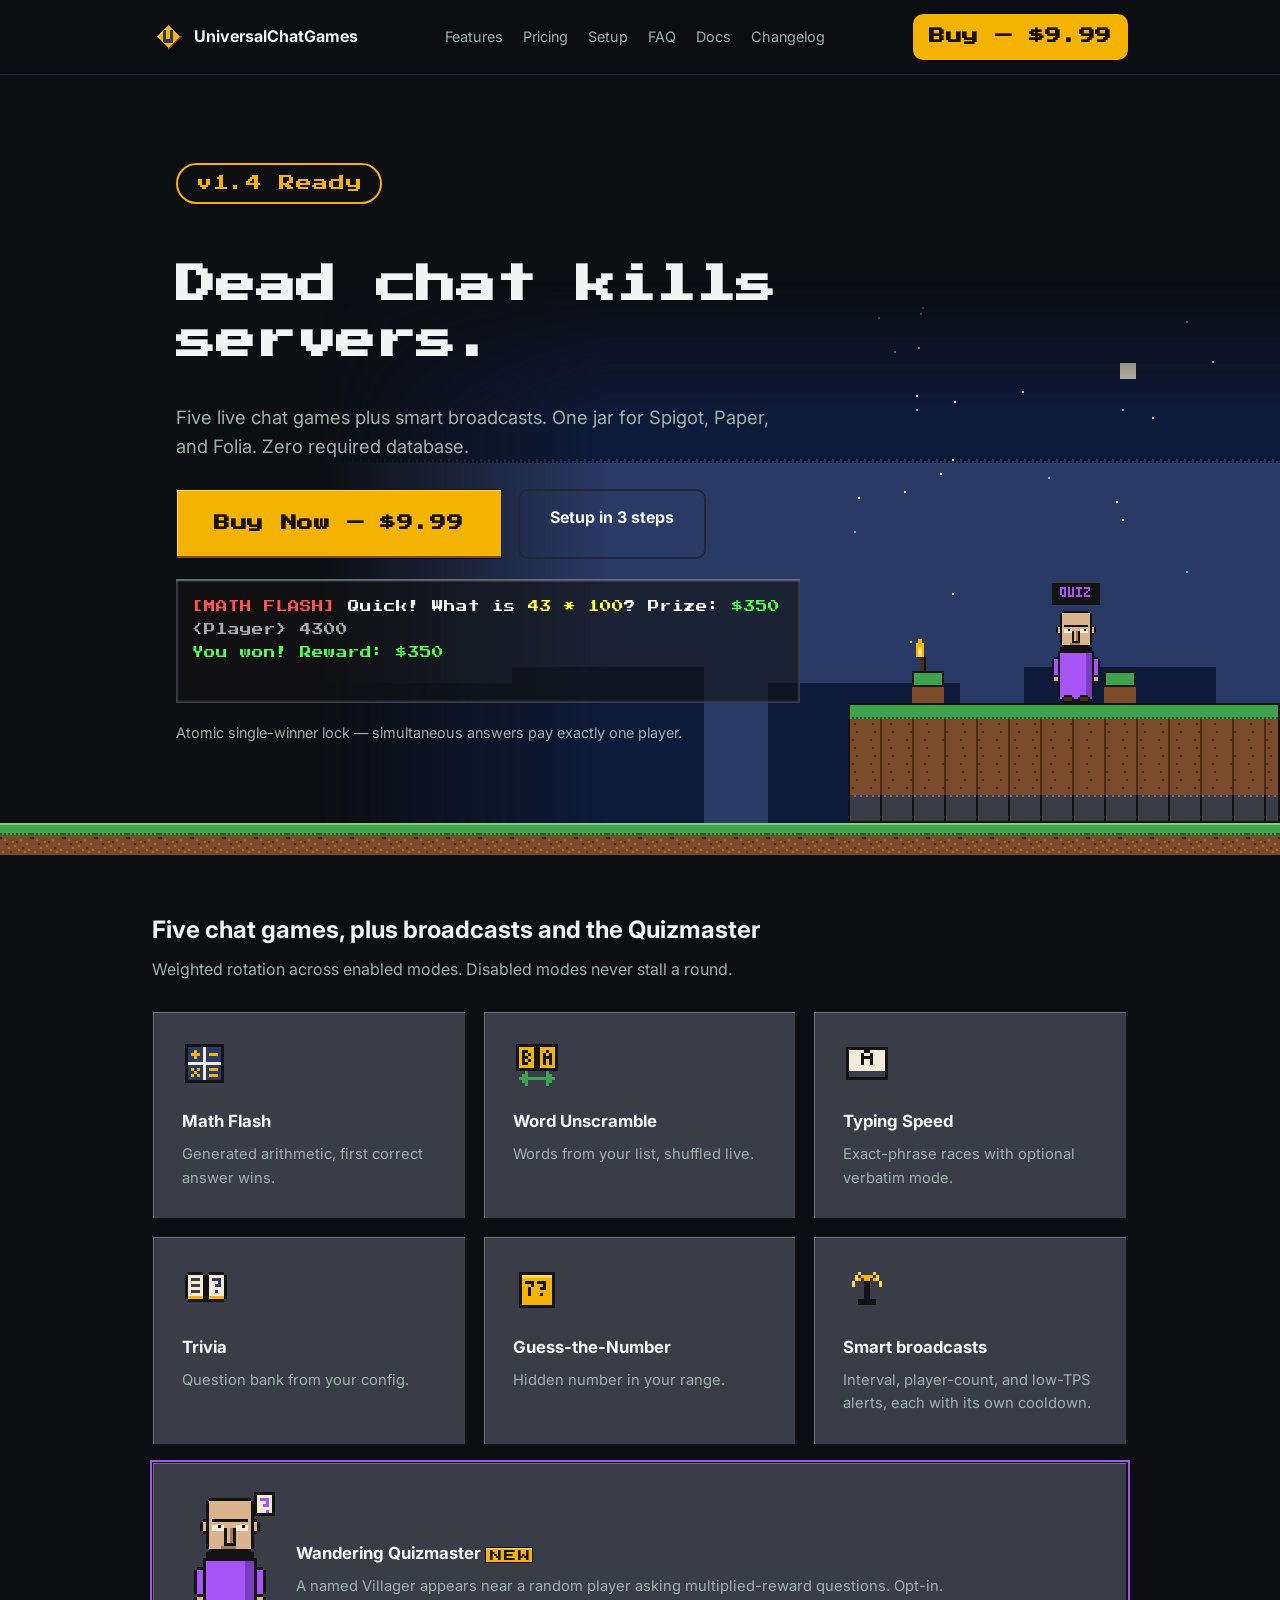
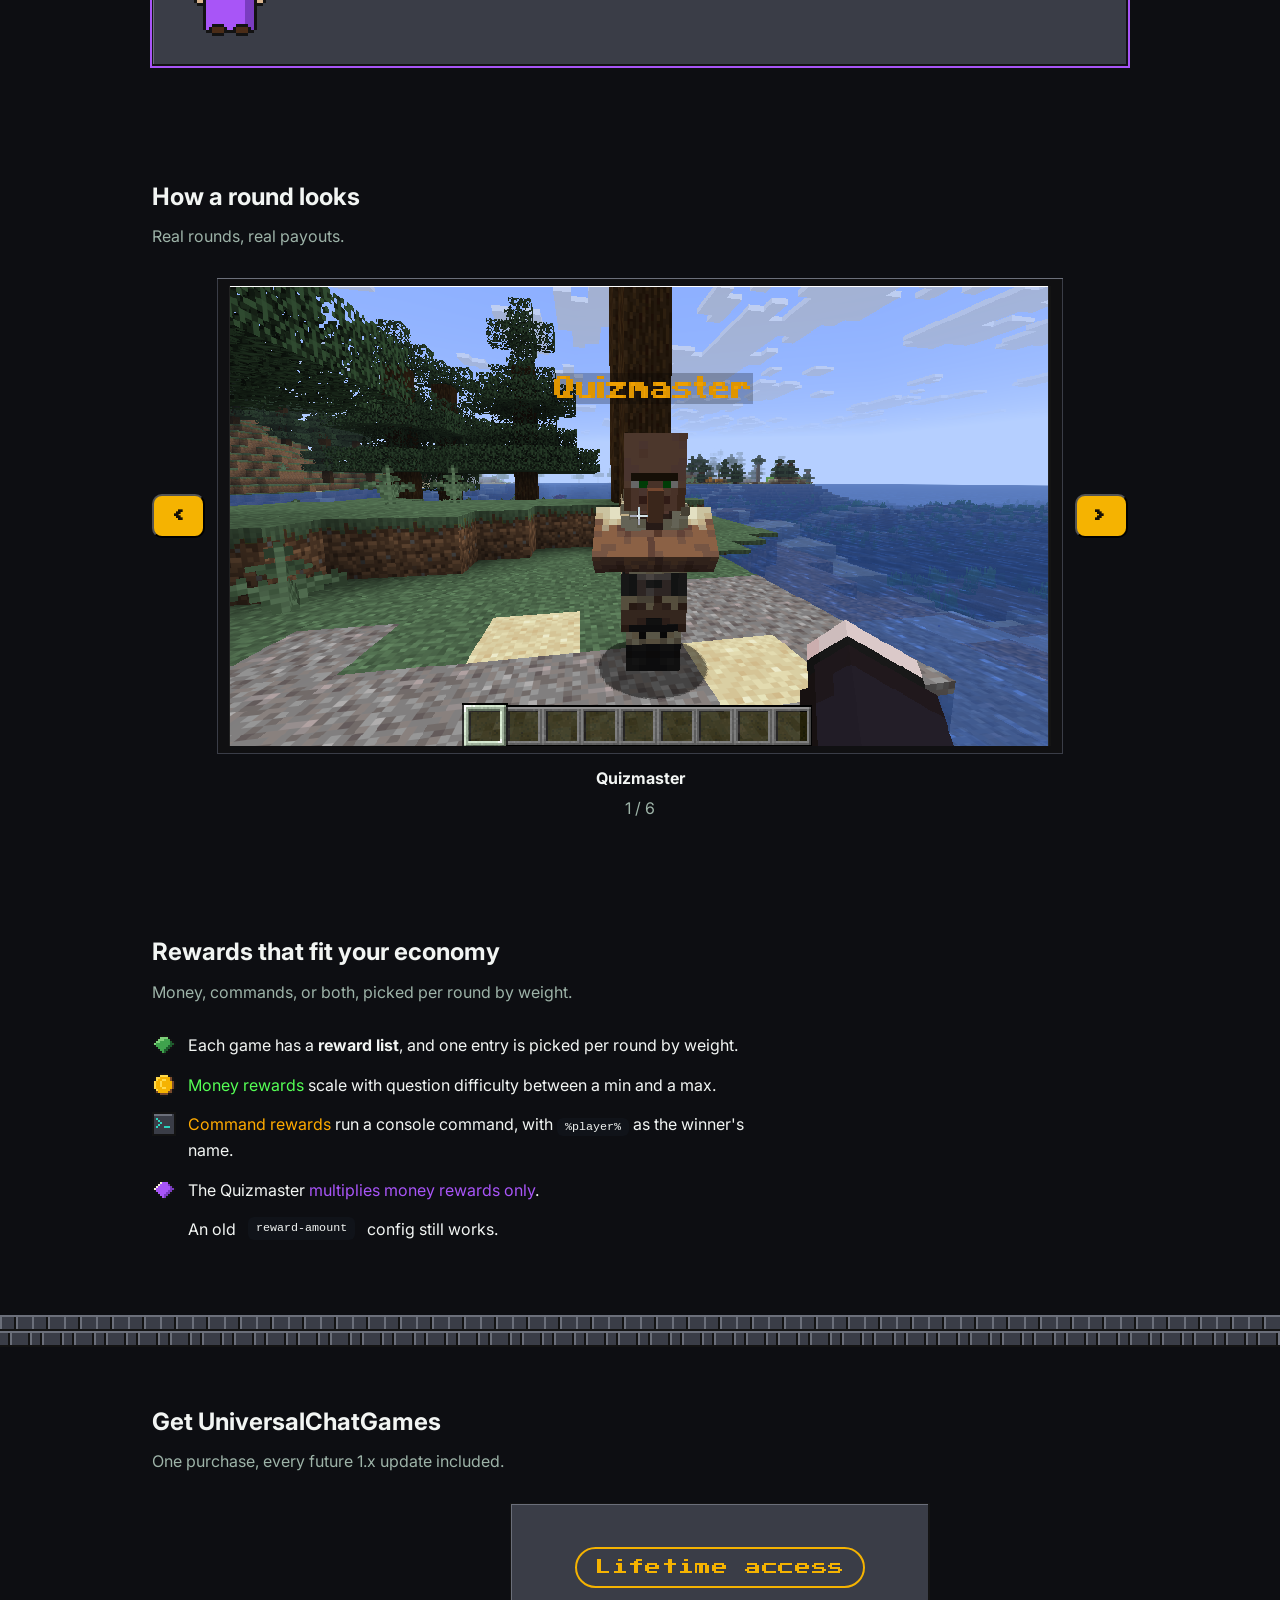
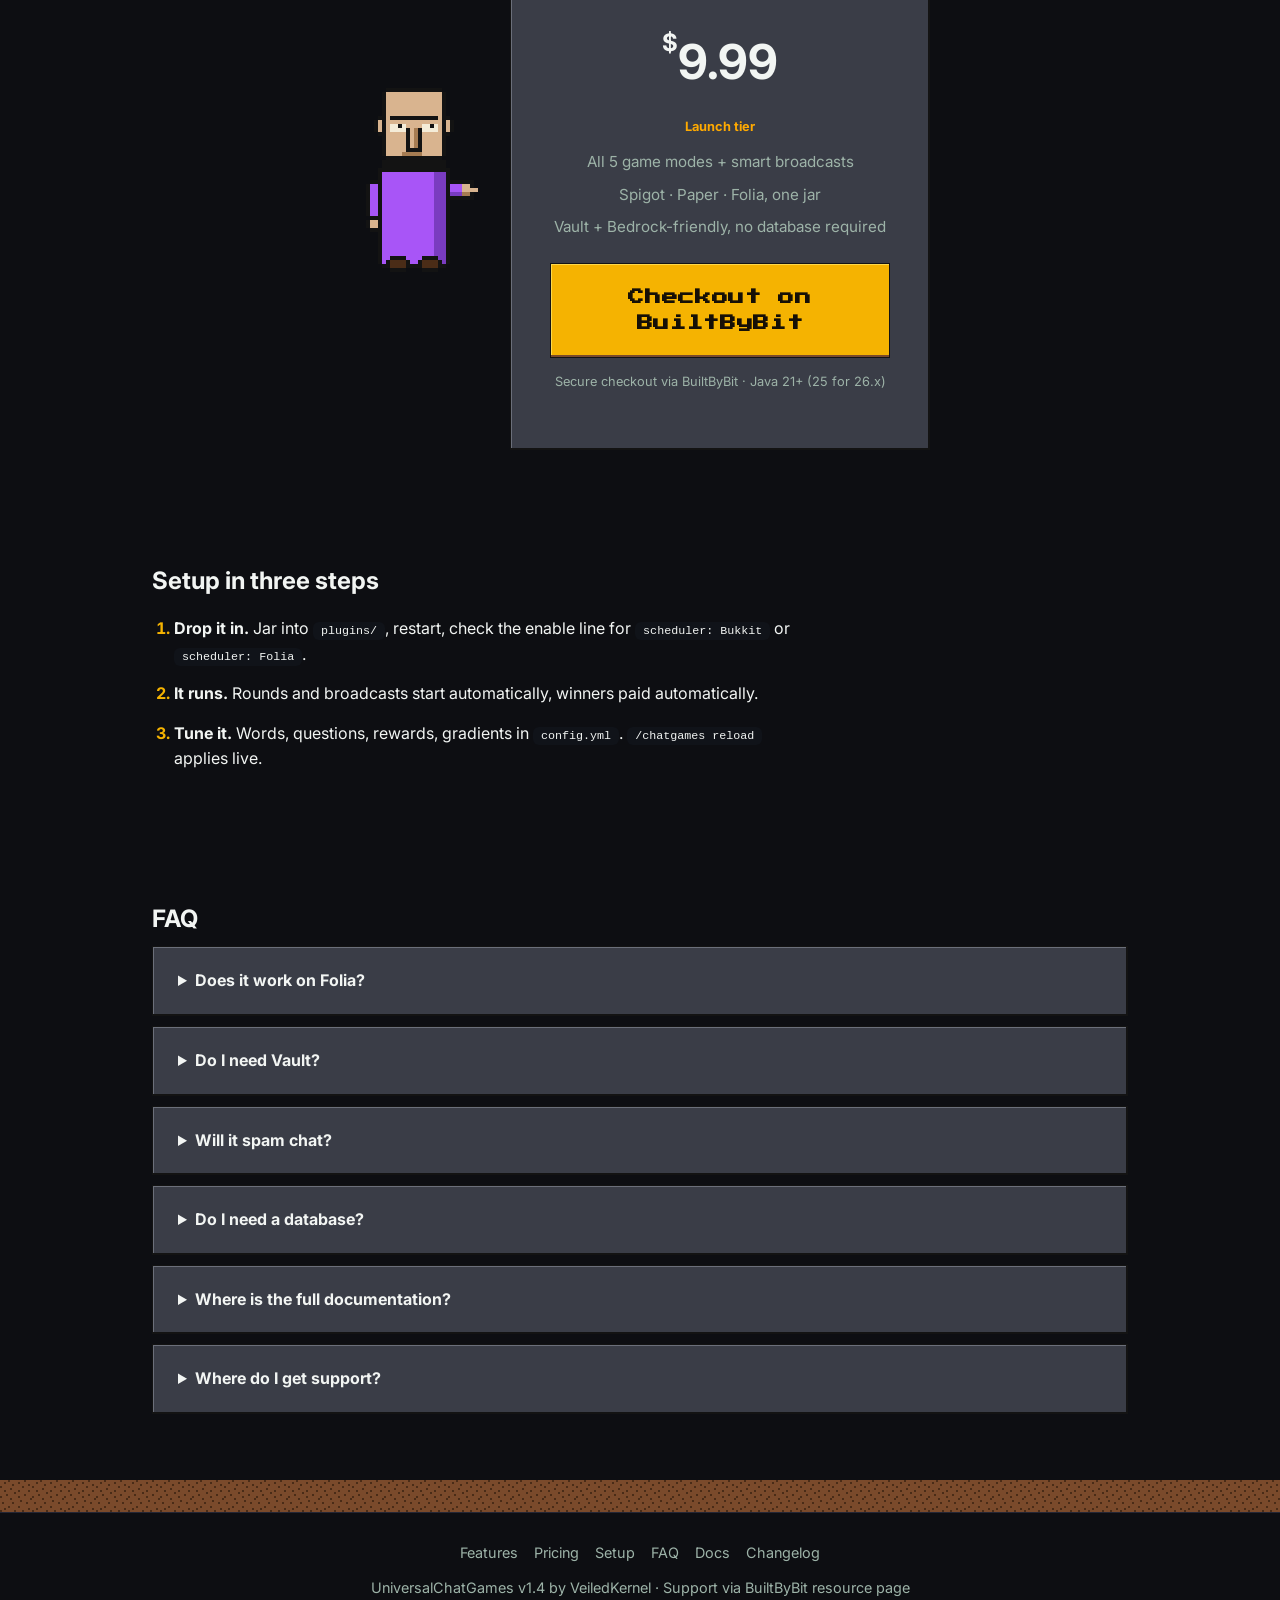
==== index.html @ d598349a "fix: SonarCloud issues in the product site Ignore a failed page-cache write on purpose in the servic" ====
<!DOCTYPE html>
<html lang="en">
<head>
<meta charset="UTF-8">
<meta name="viewport" content="width=device-width, initial-scale=1.0">
<title>UniversalChatGames v1.4 — Chat minigames for Spigot, Paper &amp; Folia</title>
<meta name="description" content="Five live chat games plus smart broadcasts. One jar for Spigot, Paper, and Folia.">
<link rel="canonical" href="https://universalchatgames.netlify.app/">
<meta property="og:type" content="website">
<meta property="og:site_name" content="UniversalChatGames">
<meta property="og:title" content="UniversalChatGames — chat minigames for Spigot, Paper &amp; Folia">
<meta property="og:description" content="Five live chat games plus smart broadcasts. One jar for Spigot, Paper, and Folia.">
<meta property="og:url" content="https://universalchatgames.netlify.app/">
<meta property="og:image" content="https://universalchatgames.netlify.app/assets/og-card.png">
<meta property="og:image:width" content="1200">
<meta property="og:image:height" content="630">
<meta property="og:image:alt" content="UniversalChatGames: Dead chat kills servers. A pixel-art night scene with the Quizmaster.">
<meta name="twitter:card" content="summary_large_image">
<meta name="theme-color" content="#0d0e12">
<link rel="manifest" href="manifest.webmanifest">
<link rel="icon" href="icon-192.png" type="image/png">
<link rel="apple-touch-icon" href="apple-touch-icon.png">
<link rel="preconnect" href="https://fonts.googleapis.com">
<link rel="preconnect" href="https://fonts.gstatic.com" crossorigin>
<link rel="preload" href="font.ttf" as="font" type="font/ttf" crossorigin>
<link href="https://fonts.googleapis.com/css2?family=Inter:wght@400;600;700&display=swap" rel="stylesheet">
<link rel="stylesheet" href="styles.css">
</head>
<body>

<header class="site-header">
  <div class="wrap header-inner">
    <strong class="logo"><img src="assets/logo-mark.png" width="32" height="32" alt="UniversalChatGames logo">UniversalChatGames</strong>
    <nav aria-label="Primary">
      <a href="#features">Features</a>
      <a href="#pricing">Pricing</a>
      <a href="#setup">Setup</a>
      <a href="#faq">FAQ</a>
      <a href="docs.html">Docs</a>
      <a href="changelog.html">Changelog</a>
    </nav>
    <a class="btn btn-primary btn-sm" href="https://builtbybit.com/resources/universalchatgames.127513/">Buy<span class="btn-price"> — $9.99</span></a>
  </div>
</header>

<main>
<section class="hero">
  <div class="wrap hero-inner">
    <span class="badge">v1.4 Ready</span>
    <h1>Dead chat kills servers.</h1>
    <p class="lede">Five live chat games plus smart broadcasts. One jar for Spigot, Paper, and Folia. Zero required database.</p>
    <div class="hero-cta">
      <a class="btn btn-primary" href="https://builtbybit.com/resources/universalchatgames.127513/">Buy Now — $9.99</a>
      <a class="btn btn-ghost" href="#setup">Setup in 3 steps</a>
    </div>
    <div class="chat-loop" id="chatLoop">
      <div class="chat-round">
        <p><span class="mc-red">[MATH FLASH]</span> <span class="mc-white">Quick! What is </span><span class="mc-yellow">43 * 100</span><span class="mc-white">? Prize: </span><span class="mc-green">$350</span></p>
        <p><span class="mc-gray">&lt;Player&gt; 4300</span></p>
        <p><span class="mc-green">You won! Reward: $350</span></p>
      </div>
      <div class="chat-round" aria-hidden="true">
        <p><span class="mc-red">[TRIVIA]</span> <span class="mc-white">What year did Minecraft 1.0 release? Prize: </span><span class="mc-green">$400</span></p>
        <p><span class="mc-gray">&lt;Player&gt; 2011</span></p>
        <p><span class="mc-green">You won! Reward: $400</span></p>
      </div>
    </div>
    <p class="hero-proof">Atomic single-winner lock — simultaneous answers pay exactly one player.</p>
  </div>
  <div class="hero-stage" aria-hidden="true">
    <img class="layer sky s1" src="assets/hero-sky-f1.png" width="480" height="270" alt="">
    <img class="layer sky alt s2" src="assets/hero-sky-f2.png" width="480" height="270" alt="">
    <img class="layer sky alt s3" src="assets/hero-sky-f3.png" width="480" height="270" alt="">
    <img class="layer sky alt s4" src="assets/hero-sky-f4.png" width="480" height="270" alt="">
    <img class="layer" src="assets/hero-far.png" width="480" height="270" alt="">
    <img class="layer" src="assets/hero-near.png" width="480" height="270" alt="">
    <img class="layer torch t1" src="assets/hero-torch-f1.png" width="480" height="270" alt="">
    <img class="layer torch alt t2" src="assets/hero-torch-f2.png" width="480" height="270" alt="">
    <img class="layer torch alt t3" src="assets/hero-torch-f3.png" width="480" height="270" alt="">
    <img class="layer torch alt t4" src="assets/hero-torch-f4.png" width="480" height="270" alt="">
    <img class="mascot f1" src="assets/mascot-full-idle-f1.png" width="32" height="48" alt="">
    <img class="mascot alt f2" src="assets/mascot-full-idle-f2.png" width="32" height="48" alt="">
    <img class="plate" src="assets/nameplate.png" width="24" height="12" alt="">
  </div>
</section>

<div class="divider divider-grass" role="presentation"></div>

<section id="features" class="wrap section">
  <h2>Five chat games, plus broadcasts and the Quizmaster</h2>
  <p class="sub">Weighted rotation across enabled modes. Disabled modes never stall a round.</p>
  <div class="feature-grid">
    <article class="card">
      <img class="icon" src="assets/icon-math.png" width="48" height="48" alt="Math Flash icon">
      <h3>Math Flash</h3>
      <p>Generated arithmetic, first correct answer wins.</p>
    </article>
    <article class="card">
      <img class="icon" src="assets/icon-unscramble.png" width="48" height="48" alt="Word Unscramble icon">
      <h3>Word Unscramble</h3>
      <p>Words from your list, shuffled live.</p>
    </article>
    <article class="card">
      <img class="icon" src="assets/icon-typing.png" width="48" height="48" alt="Typing Speed icon">
      <h3>Typing Speed</h3>
      <p>Exact-phrase races with optional verbatim mode.</p>
    </article>
    <article class="card">
      <img class="icon" src="assets/icon-trivia.png" width="48" height="48" alt="Trivia icon">
      <h3>Trivia</h3>
      <p>Question bank from your config.</p>
    </article>
    <article class="card">
      <img class="icon" src="assets/icon-guess.png" width="48" height="48" alt="Guess-the-Number icon">
      <h3>Guess-the-Number</h3>
      <p>Hidden number in your range.</p>
    </article>
    <article class="card">
      <img class="icon" src="assets/icon-broadcast.png" width="48" height="48" alt="Smart broadcasts icon">
      <h3>Smart broadcasts</h3>
      <p>Interval, player-count, and low-TPS alerts, each with its own cooldown.</p>
    </article>
    <article class="card quizmaster-card">
      <img class="quiz-mascot" src="assets/mascot-full-ask.png" width="96" height="144" alt="">
      <div>
        <h3>Wandering Quizmaster <img src="assets/badge-new.png" width="48" height="16" alt="New"></h3>
        <p>A named Villager appears near a random player asking multiplied-reward questions. Opt-in.</p>
      </div>
    </article>
  </div>
</section>

<section id="captures" class="wrap section">
  <h2>How a round looks</h2>
  <p class="sub">Real rounds, real payouts.</p>
  <section class="gallery" id="captureGallery" aria-roledescription="carousel" aria-label="Round captures" tabindex="0">
    <div class="gal-main">
      <button class="btn btn-primary btn-sm gal-btn gal-prev" type="button" aria-label="Previous capture">‹</button>
      <div class="chat-frame gal-frame">
        <img class="capture gal-slide" src="assets/capture-quizmaster-villager.png" width="858" height="480" alt="Wandering Quizmaster villager with its orange nameplate, standing by the water in daylight">
        <img class="capture gal-slide" src="assets/capture-quizmaster-win.png" width="657" height="57" alt="Quizmaster round for a 642 reward, player answers and wins">
        <img class="capture gal-slide" src="assets/capture-math-win.png" width="659" height="63" alt="Math Flash round: 43 times 100 for a 350 reward, player answers 4300 and wins">
        <img class="capture gal-slide" src="assets/capture-unscramble-win.png" width="670" height="55" alt="Word Unscramble round for a 400 reward, player answers and wins">
        <img class="capture gal-slide" src="assets/capture-typing-win.png" width="673" height="75" alt="Typing Speed round for a 600 reward, player answers and wins">
        <img class="capture gal-slide" src="assets/capture-trivia-win.png" width="657" height="60" alt="Trivia round asking which year Minecraft 1.0 released for a 400 reward, player answers 2011 and wins">
      </div>
      <button class="btn btn-primary btn-sm gal-btn gal-next" type="button" aria-label="Next capture">›</button>
    </div>
    <p class="gal-caption" id="galCaption">Quizmaster</p>
    <p class="gal-count" id="galCount" aria-live="polite">1 / 6</p>
  </section>
</section>

<section id="rewards" class="wrap section">
  <h2>Rewards that fit your economy</h2>
  <p class="sub">Money, commands, or both, picked per round by weight.</p>
  <ul class="reward-list">
    <li><img class="chip" src="assets/chip-rare.png" width="24" height="24" alt=""><span>Each game has a <strong>reward list</strong>, and one entry is picked per round by weight.</span></li>
    <li><img class="chip" src="assets/chip-coin.png" width="24" height="24" alt=""><span><span class="rar-common">Money rewards</span> scale with question difficulty between a min and a max.</span></li>
    <li><img class="chip" src="assets/chip-command.png" width="24" height="24" alt=""><span><span class="rar-rare">Command rewards</span> run a console command, with <code>%player%</code> as the winner's name.</span></li>
    <li><img class="chip" src="assets/chip-epic.png" width="24" height="24" alt=""><span>The Quizmaster <span class="rar-epic">multiplies money rewards only</span>.</span></li>
    <li>An old <code>reward-amount</code> config still works.</li>
  </ul>
</section>

<div class="divider divider-stone" role="presentation"></div>

<section id="pricing" class="wrap section">
  <h2>Get UniversalChatGames</h2>
  <p class="sub">One purchase, every future 1.x update included.</p>
  <div class="pricing-wrap">
    <img class="pricing-mascot" src="assets/mascot-full-point.png" width="128" height="192" alt="">
    <div class="checkout-card">
      <span class="badge">Lifetime access</span>
      <div class="price"><span class="currency">$</span>9.99</div>
      <p class="launch-tier">Launch tier</p>
      <ul class="checkout-list">
        <li>All 5 game modes + smart broadcasts</li>
        <li>Spigot · Paper · Folia, one jar</li>
        <li>Vault + Bedrock-friendly, no database required</li>
      </ul>
      <a class="btn btn-primary btn-block" href="https://builtbybit.com/resources/universalchatgames.127513/">Checkout on BuiltByBit</a>
      <p class="checkout-note">Secure checkout via BuiltByBit · Java 21+ (25 for 26.x)</p>
    </div>
  </div>
</section>

<section id="setup" class="wrap section">
  <h2>Setup in three steps</h2>
  <ol class="steps">
    <li><strong>Drop it in.</strong> Jar into <code>plugins/</code>, restart, check the enable line for <code>scheduler: Bukkit</code> or <code>scheduler: Folia</code>.</li>
    <li><strong>It runs.</strong> Rounds and broadcasts start automatically, winners paid automatically.</li>
    <li><strong>Tune it.</strong> Words, questions, rewards, gradients in <code>config.yml</code>. <code>/chatgames reload</code> applies live.</li>
  </ol>
</section>

<section id="faq" class="wrap section">
  <h2>FAQ</h2>
  <details><summary>Does it work on Folia?</summary><p>Yes, native region schedulers with automatic fallback.</p></details>
  <details><summary>Do I need Vault?</summary><p>No, payouts fall back to console commands you configure.</p></details>
  <details><summary>Will it spam chat?</summary><p>No. Broadcasts gate on player count, TPS, and cooldowns, and players can mute games.</p></details>
    <details><summary>Do I need a database?</summary><p>No. Win tracking is optional and off by default.</p></details>
    <details><summary>Where is the full documentation?</summary><p><a href="docs.html">Open the docs page</a> for commands, permissions, and every config key.</p></details>
  <details><summary>Where do I get support?</summary><p>Through the BuiltByBit resource page. Send your server version and the enable line.</p></details>
</section>
</main>

<div class="divider divider-dirt" role="presentation"></div>

<footer>
  <div class="wrap">
    <nav class="footer-nav" aria-label="Footer">
      <a href="#features">Features</a>
      <a href="#pricing">Pricing</a>
      <a href="#setup">Setup</a>
      <a href="#faq">FAQ</a>
      <a href="docs.html">Docs</a>
      <a href="changelog.html">Changelog</a>
    </nav>
    UniversalChatGames v1.4 by VeiledKernel · Support via BuiltByBit resource page
  </div>
</footer>

<script src="app.js" defer></script>
</body>
</html>
---- styles.css ----
/* Drop font.ttf (Minecraft-styled pixel type) next to index.html to activate.
   Until then, Press Start 2P carries the game-store voice. */
@font-face {
  font-family: 'MinecraftFont';
  src: url('font.ttf') format('truetype');
  font-display: swap;
}
:root {
  --bg: #0d0e12;
  --card: #14161f;
  --codebg: #101319;
  --line: #232635;
  --ink: #f2f5f3;
  --mute: #9db3a8;
  --amber: #f5b301;
  --on-amber: #161006;
  --violet: #a855f7;
  --teal: #2dd4bf;
  /* Optional hero artwork: set --hero-bg: url('hero.jpg') to layer a photo
     under the gradient. No remote wallpaper is hotlinked by default. */
  --hero-bg: none;
}
* { box-sizing: border-box; }
html, body { overflow-x: clip; }
pre { max-width: 100%; }
html { scroll-behavior: smooth; }
@media (prefers-reduced-motion: reduce) {
  html { scroll-behavior: auto; }
  .reveal { opacity: 1 !important; transform: none !important; transition: none !important; }
}
body {
  margin: 0;
  background: var(--bg);
  color: var(--ink);
  font-family: 'Inter', system-ui, sans-serif;
  line-height: 1.6;
}
h1, .badge, .btn-primary {
  font-family: 'MinecraftFont', 'Press Start 2P', monospace;
}
h1 { font-size: 24px; line-height: 1.4; }
@media (min-width: 600px) { h1 { font-size: 32px; } }
@media (min-width: 900px) { h1 { font-size: 40px; } }
.badge, .btn-primary { font-size: 16px; letter-spacing: 0.04em; }
.badge-sm { font-size: 0.6rem; padding: 3px 10px; margin-left: 8px; vertical-align: middle; }
/* Minecraft chat colours for the hero round loop. */
.mc-chat p { margin: 0; }
.mc-white { color: #fff; } .mc-gray { color: #aaa; } .mc-green { color: #5f5; }
.mc-yellow { color: #ff5; } .mc-gold { color: #fa0; } .mc-red { color: #f55; }
a:focus-visible, button:focus-visible, summary:focus-visible {
  outline: 2px solid var(--amber); outline-offset: 3px; border-radius: 4px;
}
.wrap { max-width: 1024px; margin: 0 auto; padding: 0 24px; }

/* Sticky glass header: the single blurred surface (legibility over content). */
.site-header {
  position: sticky; top: 0; z-index: 10;
  background: rgba(13, 14, 18, 0.82);
  backdrop-filter: blur(12px);
  border-bottom: 1px solid var(--line);
}
.header-inner { display: flex; flex-wrap: wrap; row-gap: 10px; align-items: center; justify-content: space-between; padding-top: 14px; padding-bottom: 14px; }
.logo { display: inline-flex; align-items: center; gap: 10px; font-size: 1rem; }
.site-header nav { display: flex; gap: 20px; font-size: 0.9rem; }
.site-header nav a { color: var(--mute); text-decoration: none; }
.site-header nav a:hover { color: #fff; }

/* Buttons: amber fills act, ghost outlines defer. One primary CTA per viewport. */
.btn { display: inline-block; padding: 14px 30px; border-radius: 10px; font-weight: 700; text-decoration: none; }
.btn-sm { padding: 10px 16px; }
@media (max-width: 600px) {
  .site-header nav { display: none; }
  .header-inner { gap: 10px; }
  .logo { font-size: 0.7rem; min-width: 0; overflow: hidden; text-overflow: ellipsis; white-space: nowrap; }
  .logo img { width: 24px; height: 24px; }
  .site-header .btn-sm { padding: 10px 12px; }
  .btn-price { display: none; }
}
.footer-nav { display: flex; gap: 16px; justify-content: center; flex-wrap: wrap; margin-bottom: 12px; }
.footer-nav a { color: var(--mute); text-decoration: none; }
.btn-block { display: block; text-align: center; }
.btn-primary { background: var(--amber); color: var(--on-amber); }
.btn-primary:hover { filter: brightness(1.08); }
.btn-ghost { border: 2px solid var(--line); color: var(--ink); }

/* Hero: CSS-composed backdrop (gradient over optional artwork) so text
   legibility never depends on a photo. */
.hero {
  position: relative;
  overflow: hidden;
  background:
    linear-gradient(to bottom, rgba(13, 14, 18, 0.6), var(--bg)),
    var(--hero-bg);
  background-size: cover;
  background-position: center;
}
.hero-inner { position: relative; z-index: 1; padding-block: 88px 64px; max-width: 640px; }
/* Hero stage: band mode below 1100px (text first, scene block below, rows 140-270 at 2x, anchored right). */
.hero-stage { position: relative; height: 260px; overflow: hidden;
  -webkit-mask-image: linear-gradient(to bottom, transparent 0, black 25%);
  mask-image: linear-gradient(to bottom, transparent 0, black 25%);
}
.hero-stage img { position: absolute; image-rendering: pixelated; }
.hero-stage .layer { width: 960px; height: 540px; right: 0; top: -280px; }
.hero-stage .mascot { left: auto; right: 172px; top: 44px; width: 64px; height: 96px; }
.hero-stage .plate { left: auto; right: 180px; top: 18px; width: 48px; height: 24px; }
/* Overlay mode: stage behind the hero, anchored bottom-right, whole-number scale. */
@media (min-width: 1100px) and (max-width: 1199px) {
  .hero h1 { font-size: 32px; }
}
@media (min-width: 1100px) {
  .hero-stage { position: absolute; right: 0; bottom: 0; width: 960px; height: 540px; overflow: visible;
    -webkit-mask-image: linear-gradient(to right, transparent 0, black 30%), linear-gradient(to bottom, transparent 0, black 25%);
    -webkit-mask-composite: source-in;
    mask-image: linear-gradient(to right, transparent 0, black 30%), linear-gradient(to bottom, transparent 0, black 25%);
    mask-composite: intersect;
  }
  .hero-stage .layer { width: 100%; height: 100%; right: auto; top: auto; left: 0; }
  .hero-stage .mascot { left: 75.42%; top: 60%; width: 6.67%; height: 17.78%; right: auto; }
  .hero-stage .plate { left: 76.25%; top: 55.19%; width: 5%; height: 4.44%; right: auto; }
  .hero-inner {
    margin-left: max(24px, calc((100% - 1024px) / 2 + 24px));
    margin-right: auto;
    max-width: calc(100% - 432px - 24px - max(24px, (100% - 1024px) / 2 + 24px));
  }
}
@media (min-width: 1600px) {
  .hero-stage { width: 1440px; height: 810px; }
  .hero-inner { max-width: calc(100% - 648px - 24px - max(24px, (100% - 1024px) / 2 + 24px)); }
}
.hero-stage .sky { opacity: 0; animation: skyCycle 1s steps(1) infinite; }
.hero-stage .sky.s1 { opacity: 1; }
.hero-stage .sky.s2 { animation-delay: -0.75s; }
.hero-stage .sky.s3 { animation-delay: -0.5s; }
.hero-stage .sky.s4 { animation-delay: -0.25s; }
@keyframes skyCycle { 0% { opacity: 1; } 25% { opacity: 0; } 100% { opacity: 0; } }
.hero-stage .torch { opacity: 0; animation: skyCycle 1s steps(1) infinite; }
.hero-stage .torch.t1 { opacity: 1; }
.hero-stage .torch.t2 { animation-delay: -0.75s; }
.hero-stage .torch.t3 { animation-delay: -0.5s; }
.hero-stage .torch.t4 { animation-delay: -0.25s; }
.hero-stage .mascot.f1 { animation: idleA 1.35s steps(1) infinite; }
.hero-stage .mascot.f2 { opacity: 0; animation: idleB 1.35s steps(1) infinite; }
@keyframes idleA { 0%, 88.88% { opacity: 1; } 88.89%, 100% { opacity: 0; } }
@keyframes idleB { 0%, 88.8% { opacity: 0; } 88.9%, 100% { opacity: 1; } }
/* Hero chat loop: real round lines in a panel-chat frame. */
.chat-loop {
  border: 16px solid transparent;
  border-image: url('assets/panel-chat.png') 8 fill;
  font-family: 'MinecraftFont', 'Press Start 2P', monospace;
  font-size: 0.72rem; line-height: 2;
  max-width: 640px; margin-top: 20px;
  display: grid;
}
.chat-loop p { margin: 0; }
.chat-round { grid-area: 1 / 1; }
.chat-round[aria-hidden="true"] { visibility: hidden; }
.badge {
  display: inline-block; border: 2px solid var(--amber); color: var(--amber);
  border-radius: 999px; padding: 6px 18px; margin-bottom: 20px;
}
.lede { color: var(--mute); font-size: 1.15rem; margin: 18px 0 28px; }
.hero-cta { display: flex; gap: 16px; flex-wrap: wrap; }
.hero-proof { color: var(--mute); font-size: 0.9rem; margin-top: 18px; }

/* Sections: generous rhythm, no dividers. */
.section { padding-block: 56px; }
.section h2 { font-size: 1.5rem; margin: 0 0 8px; }
.sub { color: var(--mute); margin: 0 0 28px; max-width: 640px; }

/* Feature grid: 3 columns collapsing to 1. Cards share one shape; only the
   top accent varies by mode identity. */
.feature-grid { display: grid; grid-template-columns: repeat(3, 1fr); gap: 16px; }
@media (max-width: 800px) { .feature-grid { grid-template-columns: 1fr; } }
.card {
  background: var(--card);
  border: 8px solid transparent;
  border-image: url('assets/panel-stone.png') 8 fill;
  padding: 22px;
  transition: box-shadow 0.2s ease;
}
.card:hover {
  box-shadow: 0 0 24px rgba(245, 179, 1, 0.15);
}
.card h3 { margin: 12px 0 8px; font-size: 1.05rem; }
.card p { color: var(--mute); font-size: 0.92rem; margin: 0; }
.icon { width: 48px; height: 48px; }
.quizmaster-card { grid-column: 1 / -1; outline: 2px solid var(--violet); display: flex; gap: 18px; align-items: center; }
.quiz-mascot { width: 96px; height: 144px; image-rendering: pixelated; flex-shrink: 0; }
/* Captures: real rounds in panel-chat frames. */
.capture-grid { display: grid; grid-template-columns: 1fr; gap: 16px; margin-bottom: 16px; justify-items: center; }
.chat-frame {
  border: 8px solid transparent;
  border-image: url('assets/panel-chat.png') 8 fill;
}
/* Capture gallery: stacked images without JS; carousel once JS adds .is-gallery. */
.gal-main { display: flex; align-items: center; gap: 12px; }
.gal-frame { flex: 1 1 auto; min-width: 0; }
.gal-frame .gal-slide { margin-bottom: 16px; }
.gal-btn { min-width: 44px; min-height: 44px; flex-shrink: 0; }
.gal-caption, .gal-count { text-align: center; }
.gal-caption { font-weight: 700; margin: 12px 0 0; }
.gal-count { color: var(--mute); margin: 4px 0 0; }
.gallery.is-gallery .gal-frame { position: relative; aspect-ratio: 16 / 9; overflow: hidden; touch-action: pan-y; }
.gallery.is-gallery .gal-slide { position: absolute; inset: 0; margin: auto; width: auto; height: auto; max-width: 100%; max-height: 100%; opacity: 0; transition: opacity 150ms; }
.gallery.is-gallery .gal-slide.is-on { opacity: 1; z-index: 1; }
@media (prefers-reduced-motion: reduce) {
  .gallery.is-gallery .gal-slide { transition: none; }
}
.capture { display: block; width: auto; max-width: 100%; height: auto; image-rendering: pixelated; }
.capture-large { margin-bottom: 16px; }

/* Checkout: one centered tier, the page's conversion focal point. */
.pricing-wrap { display: flex; gap: 32px; align-items: center; justify-content: center; }
.pricing-mascot { width: 128px; height: 192px; image-rendering: pixelated; flex-shrink: 0; }
@media (max-width: 759px) { .pricing-mascot { display: none; } }
.checkout-card {
  max-width: 420px; text-align: center;
  background: var(--card);
  border: 8px solid transparent;
  border-image: url('assets/panel-stone.png') 8 fill;
  padding: 36px 32px;
}
.price { font-size: 3rem; font-weight: 700; margin: 16px 0; }
.price .currency { font-size: 1.5rem; vertical-align: top; }
.checkout-list { list-style: none; padding: 0; margin: 0 0 24px; color: var(--mute); font-size: 0.95rem; }
.checkout-list li { margin-bottom: 8px; }
.checkout-note { color: var(--mute); font-size: 0.8rem; margin-top: 14px; }

/* Steps, code, FAQ. */
.steps { padding-left: 22px; max-width: 640px; }
.reward-list { list-style: none; padding-left: 0; max-width: 640px; }
.reward-list li { display: flex; gap: 12px; align-items: flex-start; margin-bottom: 14px; }
.reward-list .chip { width: 24px; height: 24px; image-rendering: pixelated; flex-shrink: 0; }
.reward-list li:last-child { padding-left: 36px; }
.steps li { margin-bottom: 14px; }
.steps li::marker { color: var(--amber); font-weight: 700; }
code { background: var(--codebg); padding: 2px 8px; border-radius: 6px; font-size: 0.9em; }
details {
  background: var(--card);
  border: 8px solid transparent;
  border-image: url('assets/panel-stone.png') 8 fill;
  padding: 14px 18px; margin-bottom: 10px;
}
summary { font-weight: 700; cursor: pointer; }
details p { color: var(--mute); margin: 8px 0 0; font-size: 0.95rem; }

footer { border-top: 1px solid var(--line); padding: 28px 0 48px; color: var(--mute); font-size: 0.9rem; text-align: center; }

/* Pixel assets: native grid only, integer display, never smoothed. */
.icon, .logo img, .divider { image-rendering: pixelated; }
/* Tiling section dividers, 2x. */
.divider { height: 32px; background-repeat: repeat-x; background-size: 32px 32px; image-rendering: pixelated; }
.divider-grass { background-image: url('assets/divider-grass.png'); }
.divider-stone { background-image: url('assets/divider-stone.png'); }
.divider-dirt { background-image: url('assets/divider-dirt.png'); }
/* 9-patch frames on large primary buttons; nav keeps the flat fill. */
.btn-primary:not(.btn-sm) {
  border: 8px solid transparent;
  border-image: url('assets/btn-normal.png') 8 fill;
  border-radius: 0;
  filter: none;
}
.btn-primary:not(.btn-sm):hover {
  border-image-source: url('assets/btn-hover.png');
}
.btn-primary:not(.btn-sm):active {
  border-image-source: url('assets/btn-pressed.png');
}
h3 img { vertical-align: middle; }
.reveal { opacity: 0; transform: translateY(14px); transition: opacity 0.5s ease, transform 0.5s ease; }
.reveal.visible { opacity: 1; transform: none; }

/* Reward rarity tiers (Minecraft language): green <500, gold 500-999, purple 1000+. */
.rar-common { color: #5f5; }
.rar-rare { color: #fa0; }
.rar-epic { color: #a855f7; }
.launch-tier { color: #fa0; font-size: 0.8rem; font-weight: 700; }

/* Icon lit variants: same silhouette, one step lighter, on card hover. */
.card:hover .icon[src="assets/icon-math.png"] { content: url('assets/icon-math-lit.png'); }
.card:hover .icon[src="assets/icon-unscramble.png"] { content: url('assets/icon-unscramble-lit.png'); }
.card:hover .icon[src="assets/icon-typing.png"] { content: url('assets/icon-typing-lit.png'); }
.card:hover .icon[src="assets/icon-trivia.png"] { content: url('assets/icon-trivia-lit.png'); }
.card:hover .icon[src="assets/icon-guess.png"] { content: url('assets/icon-guess-lit.png'); }
.card:hover .icon[src="assets/icon-broadcast.png"] { content: url('assets/icon-broadcast-lit.png'); }

@media (prefers-reduced-motion: reduce) {
  .hero { animation: none; }
  .hero-stage .sky, .hero-stage .torch, .hero-stage .mascot.f1, .hero-stage .mascot.f2 { animation: none; }
  .hero-stage .alt { display: none; }
}
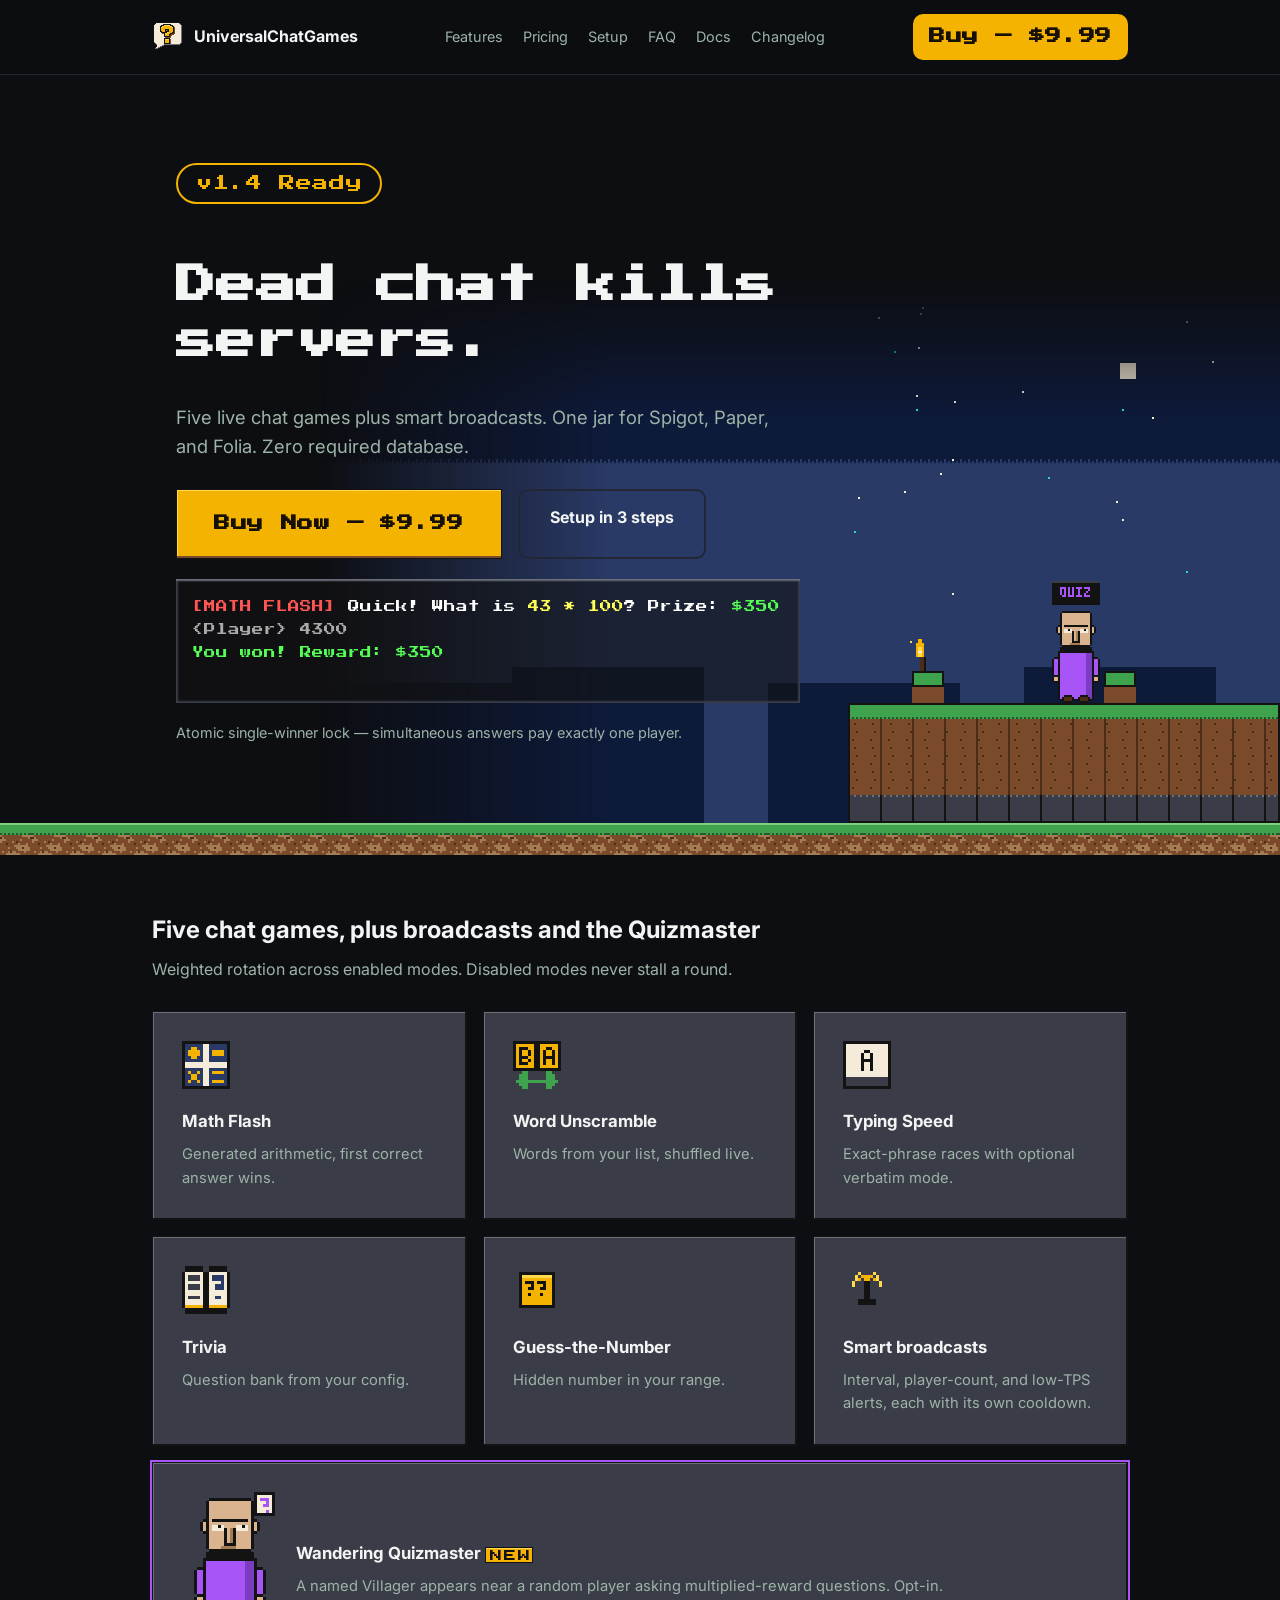
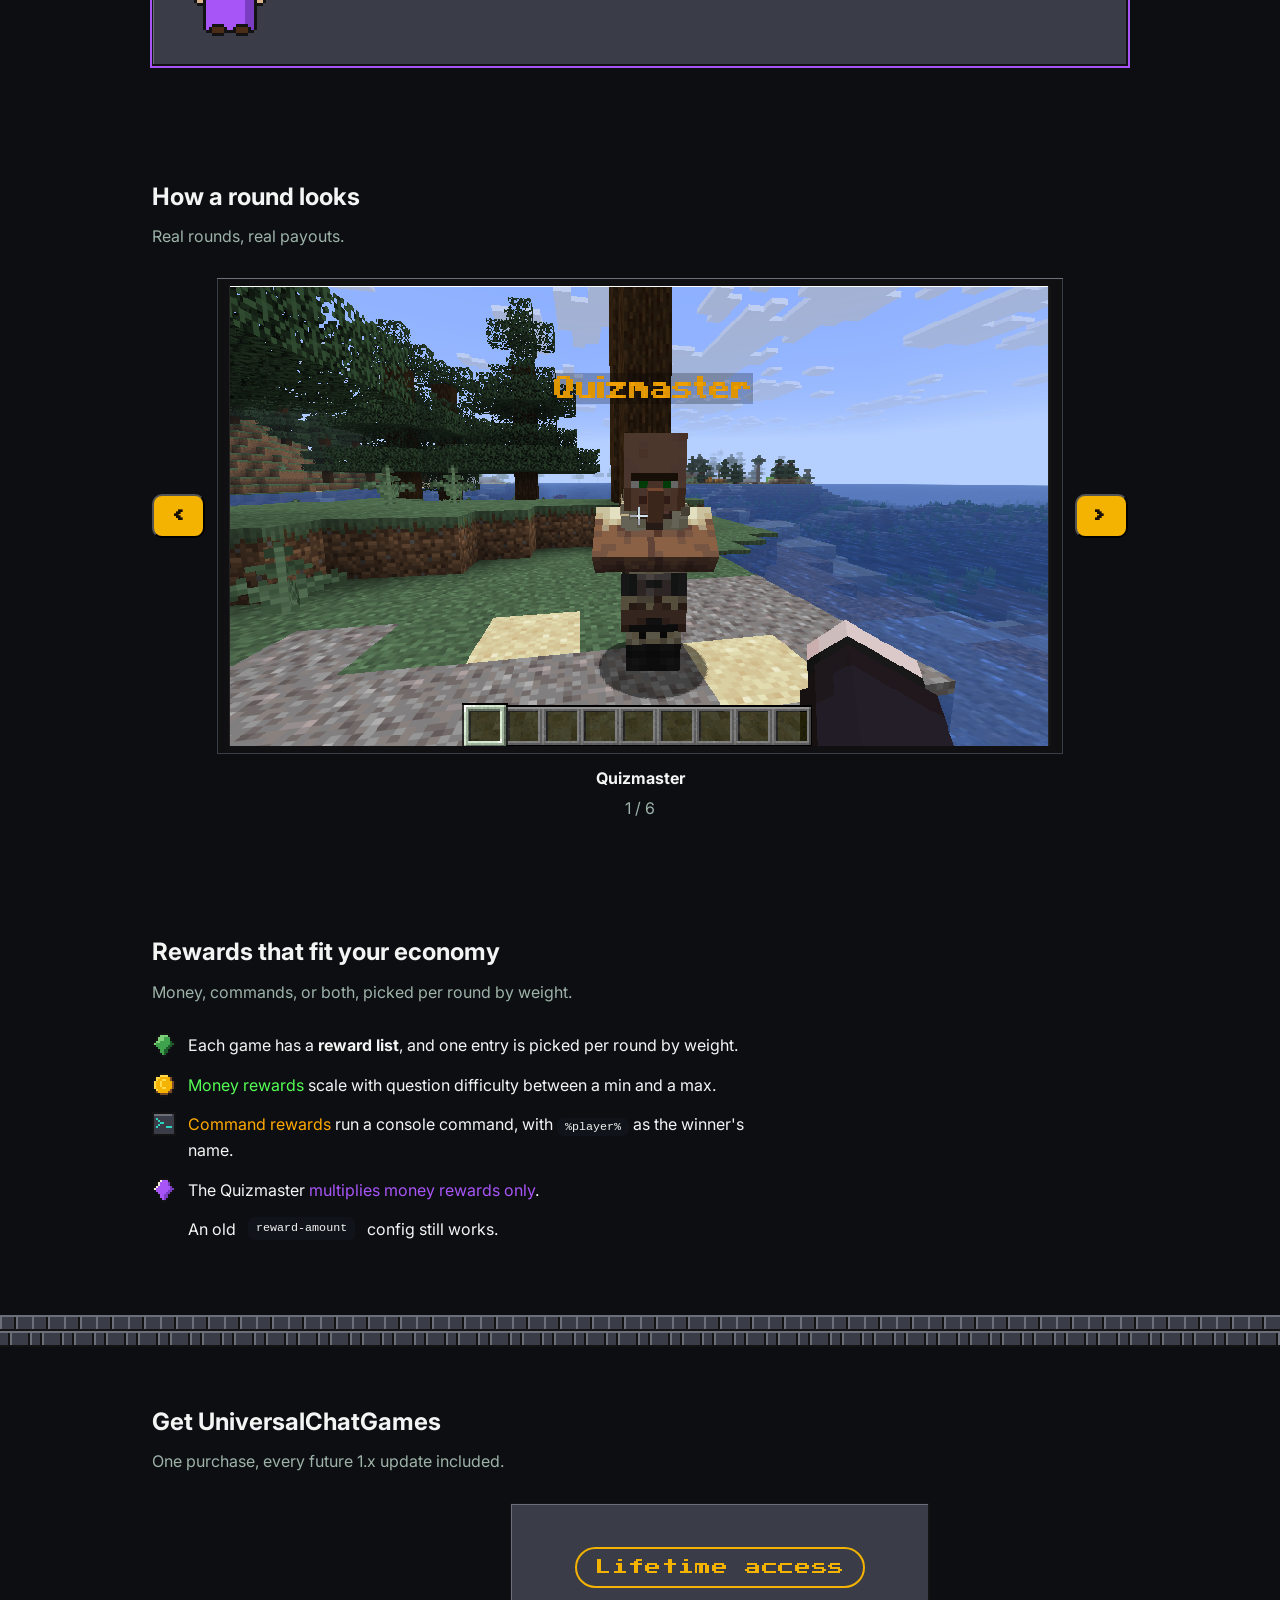
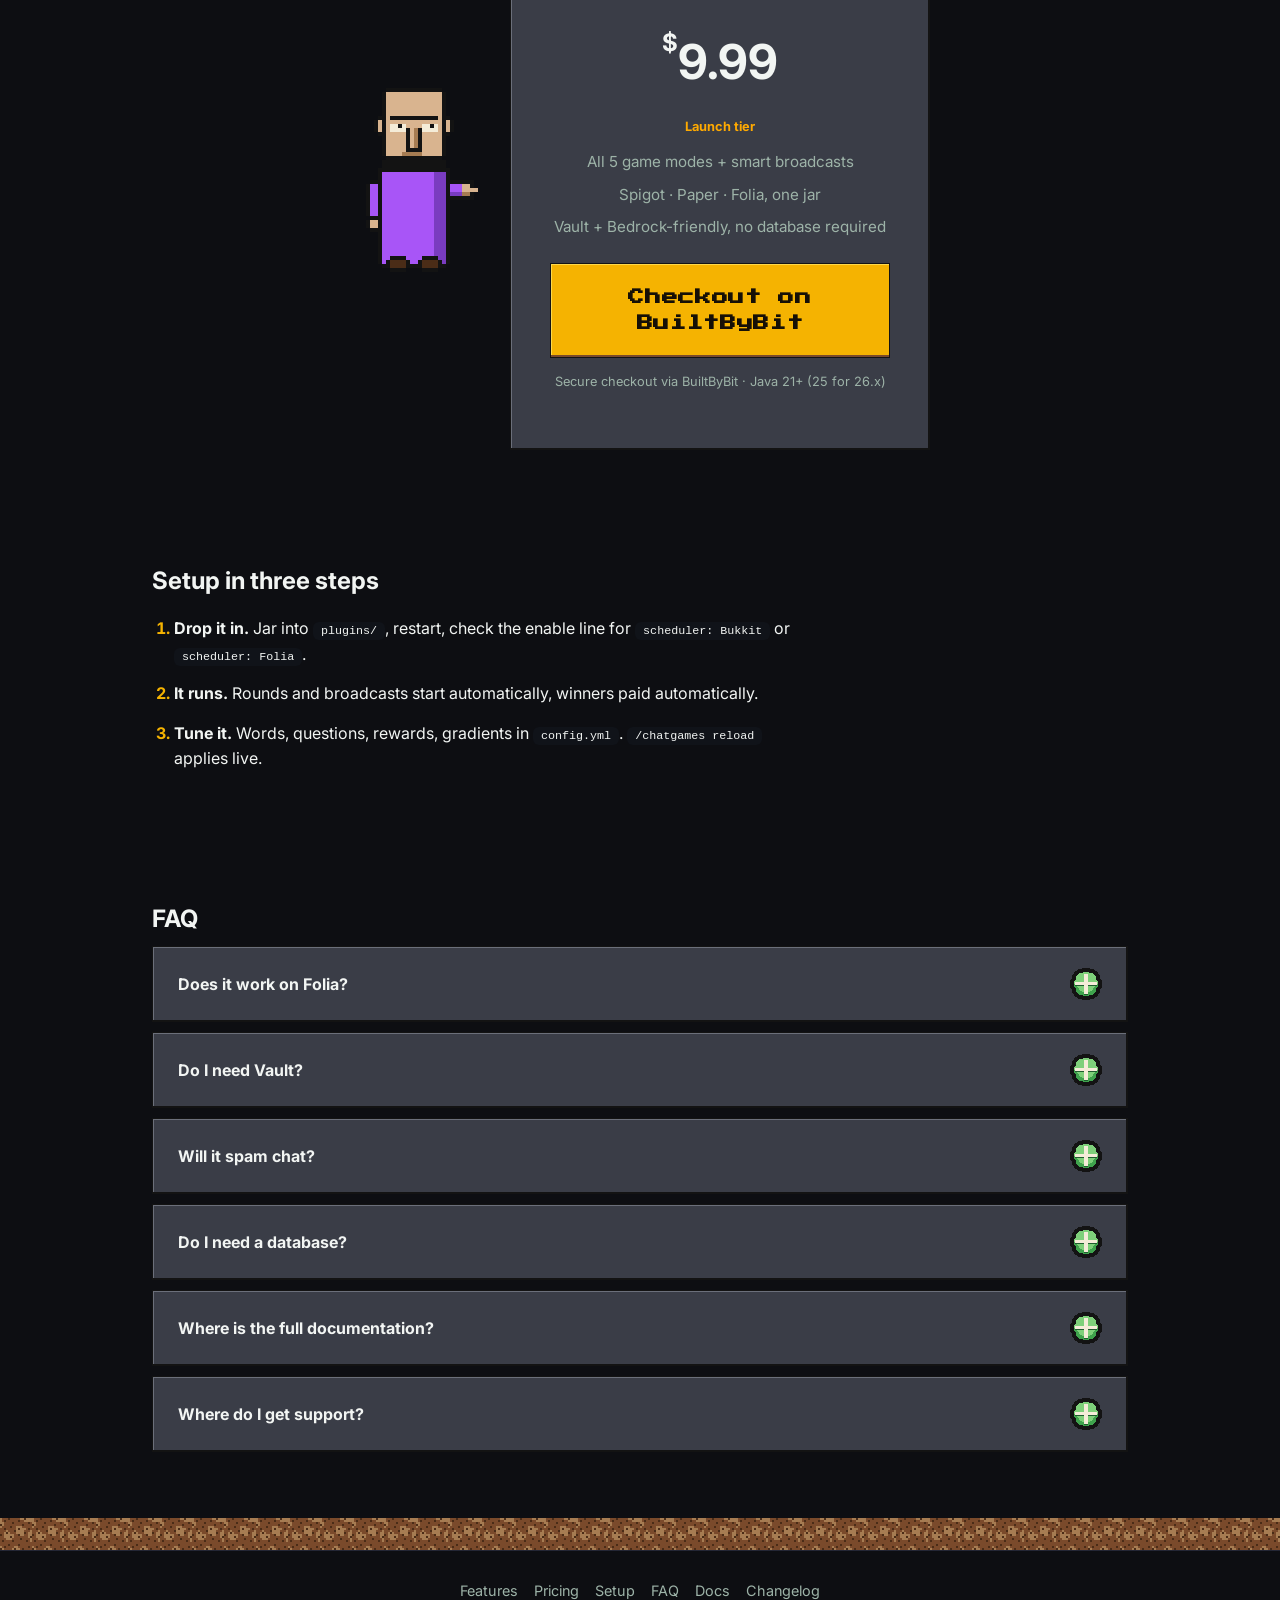
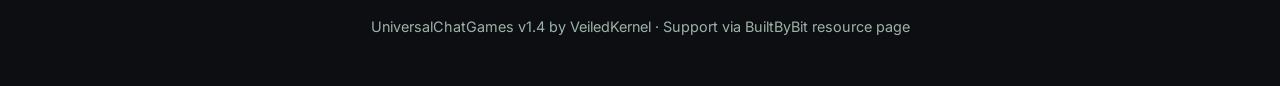
==== commit fb196b0a: "feat: new chat-bubble logo, favicons and app icons Co-Authored-By: Claude Opus 5.5 <noreply@anthropi" ====
--- a/index.html
+++ b/index.html
@@ -18,6 +18,8 @@
 <meta name="twitter:card" content="summary_large_image">
 <meta name="theme-color" content="#0d0e12">
 <link rel="manifest" href="manifest.webmanifest">
+<link rel="icon" href="favicon-32.png" sizes="32x32" type="image/png">
+<link rel="icon" href="favicon-16.png" sizes="16x16" type="image/png">
 <link rel="icon" href="icon-192.png" type="image/png">
 <link rel="apple-touch-icon" href="apple-touch-icon.png">
 <link rel="preconnect" href="https://fonts.googleapis.com">
@@ -133,7 +135,7 @@
 <section id="captures" class="wrap section">
   <h2>How a round looks</h2>
   <p class="sub">Real rounds, real payouts.</p>
-  <section class="gallery" id="captureGallery" aria-roledescription="carousel" aria-label="Round captures" tabindex="0">
+  <section class="gallery" id="captureGallery" aria-roledescription="carousel" aria-label="Round captures">
     <div class="gal-main">
       <button class="btn btn-primary btn-sm gal-btn gal-prev" type="button" aria-label="Previous capture">‹</button>
       <div class="chat-frame gal-frame">
--- a/styles.css
+++ b/styles.css
@@ -26,7 +26,6 @@
 html { scroll-behavior: smooth; }
 @media (prefers-reduced-motion: reduce) {
   html { scroll-behavior: auto; }
-  .reveal { opacity: 1 !important; transform: none !important; transition: none !important; }
 }
 body {
   margin: 0;
@@ -242,7 +241,14 @@
   border-image: url('assets/panel-stone.png') 8 fill;
   padding: 14px 18px; margin-bottom: 10px;
 }
-summary { font-weight: 700; cursor: pointer; }
+summary { font-weight: 700; cursor: pointer; display: flex; align-items: center; justify-content: space-between; gap: 16px; list-style: none; overflow-wrap: anywhere; }
+summary::-webkit-details-marker { display: none; }
+/* Pixel toggle: plus when closed, minus when open, 32px at 1x. */
+summary::after {
+  content: ""; flex: 0 0 32px; width: 32px; height: 32px;
+  background: url('assets/ui-plus.png') no-repeat; image-rendering: pixelated;
+}
+details[open] > summary::after { background-image: url('assets/ui-minus.png'); }
 details p { color: var(--mute); margin: 8px 0 0; font-size: 0.95rem; }
 
 footer { border-top: 1px solid var(--line); padding: 28px 0 48px; color: var(--mute); font-size: 0.9rem; text-align: center; }
@@ -289,4 +295,5 @@
   .hero { animation: none; }
   .hero-stage .sky, .hero-stage .torch, .hero-stage .mascot.f1, .hero-stage .mascot.f2 { animation: none; }
   .hero-stage .alt { display: none; }
-}
+  .reveal { opacity: 1; transform: none; transition: none; }
+}
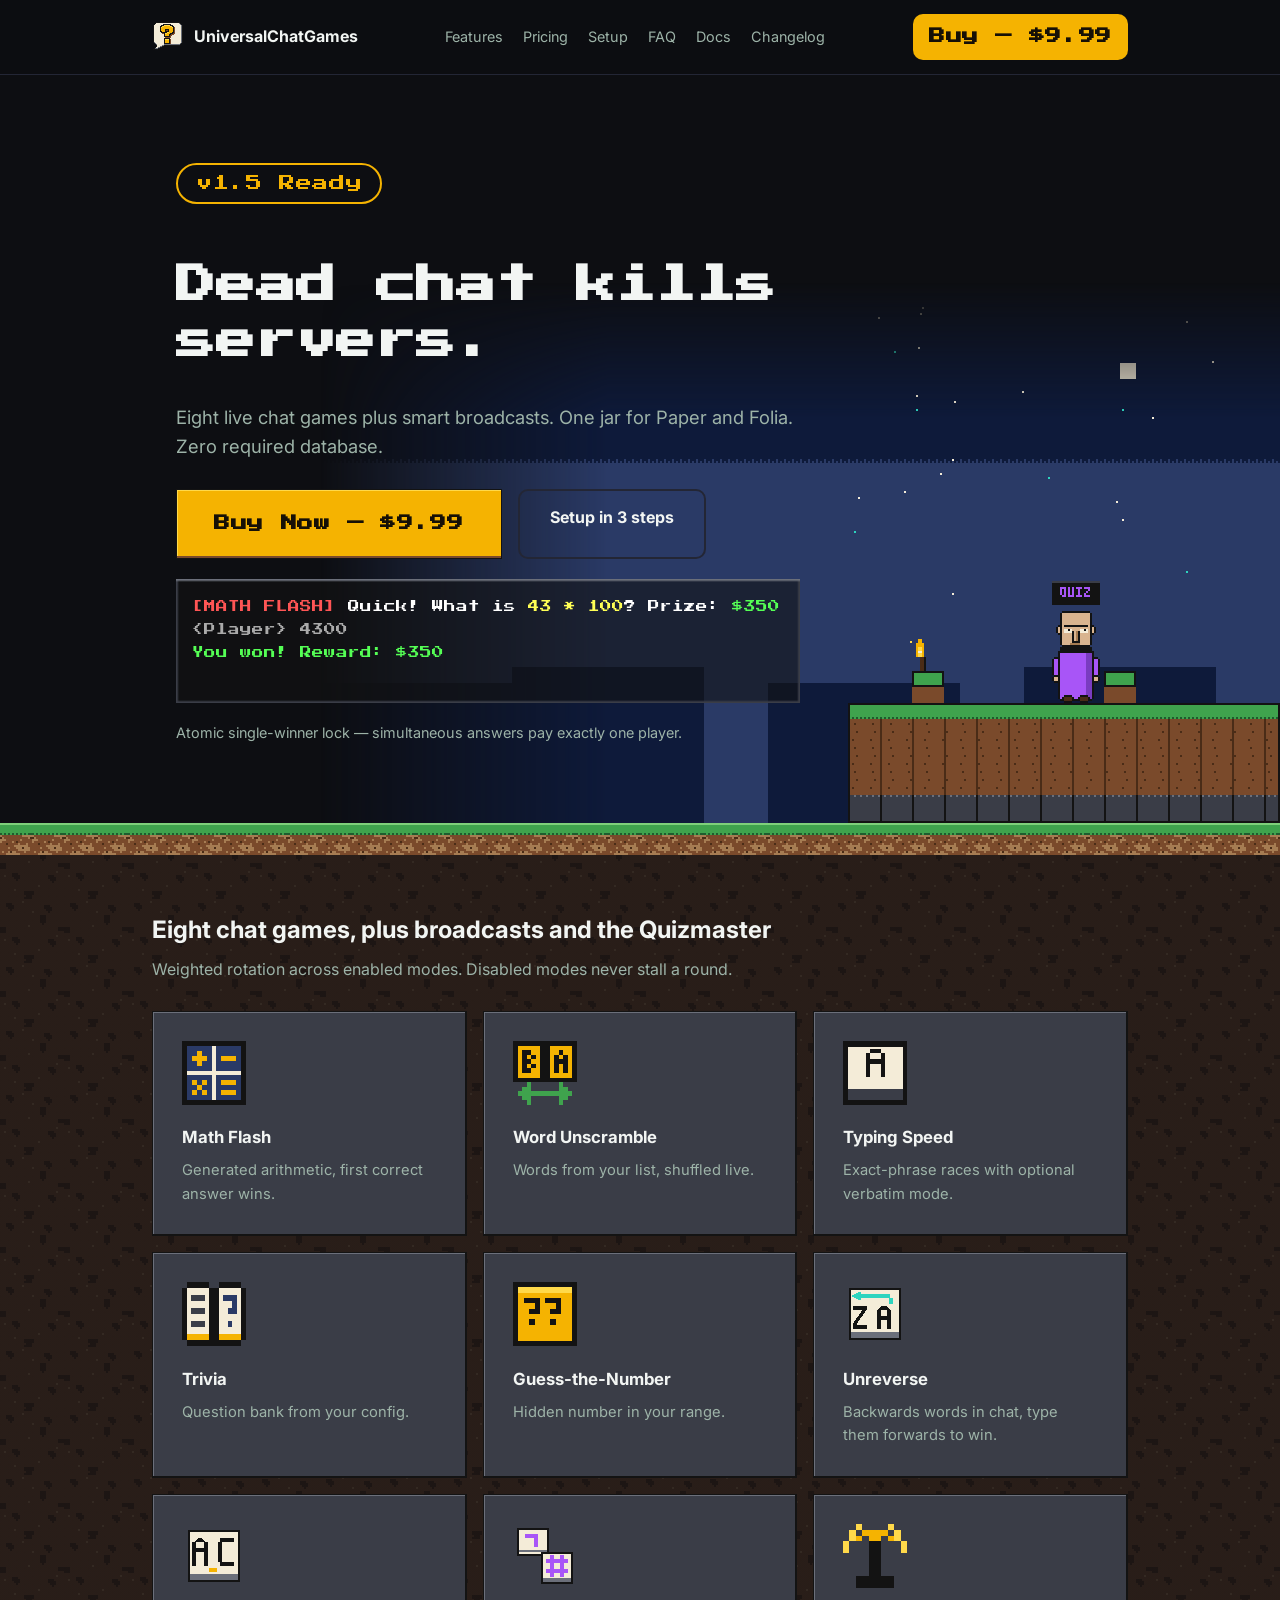
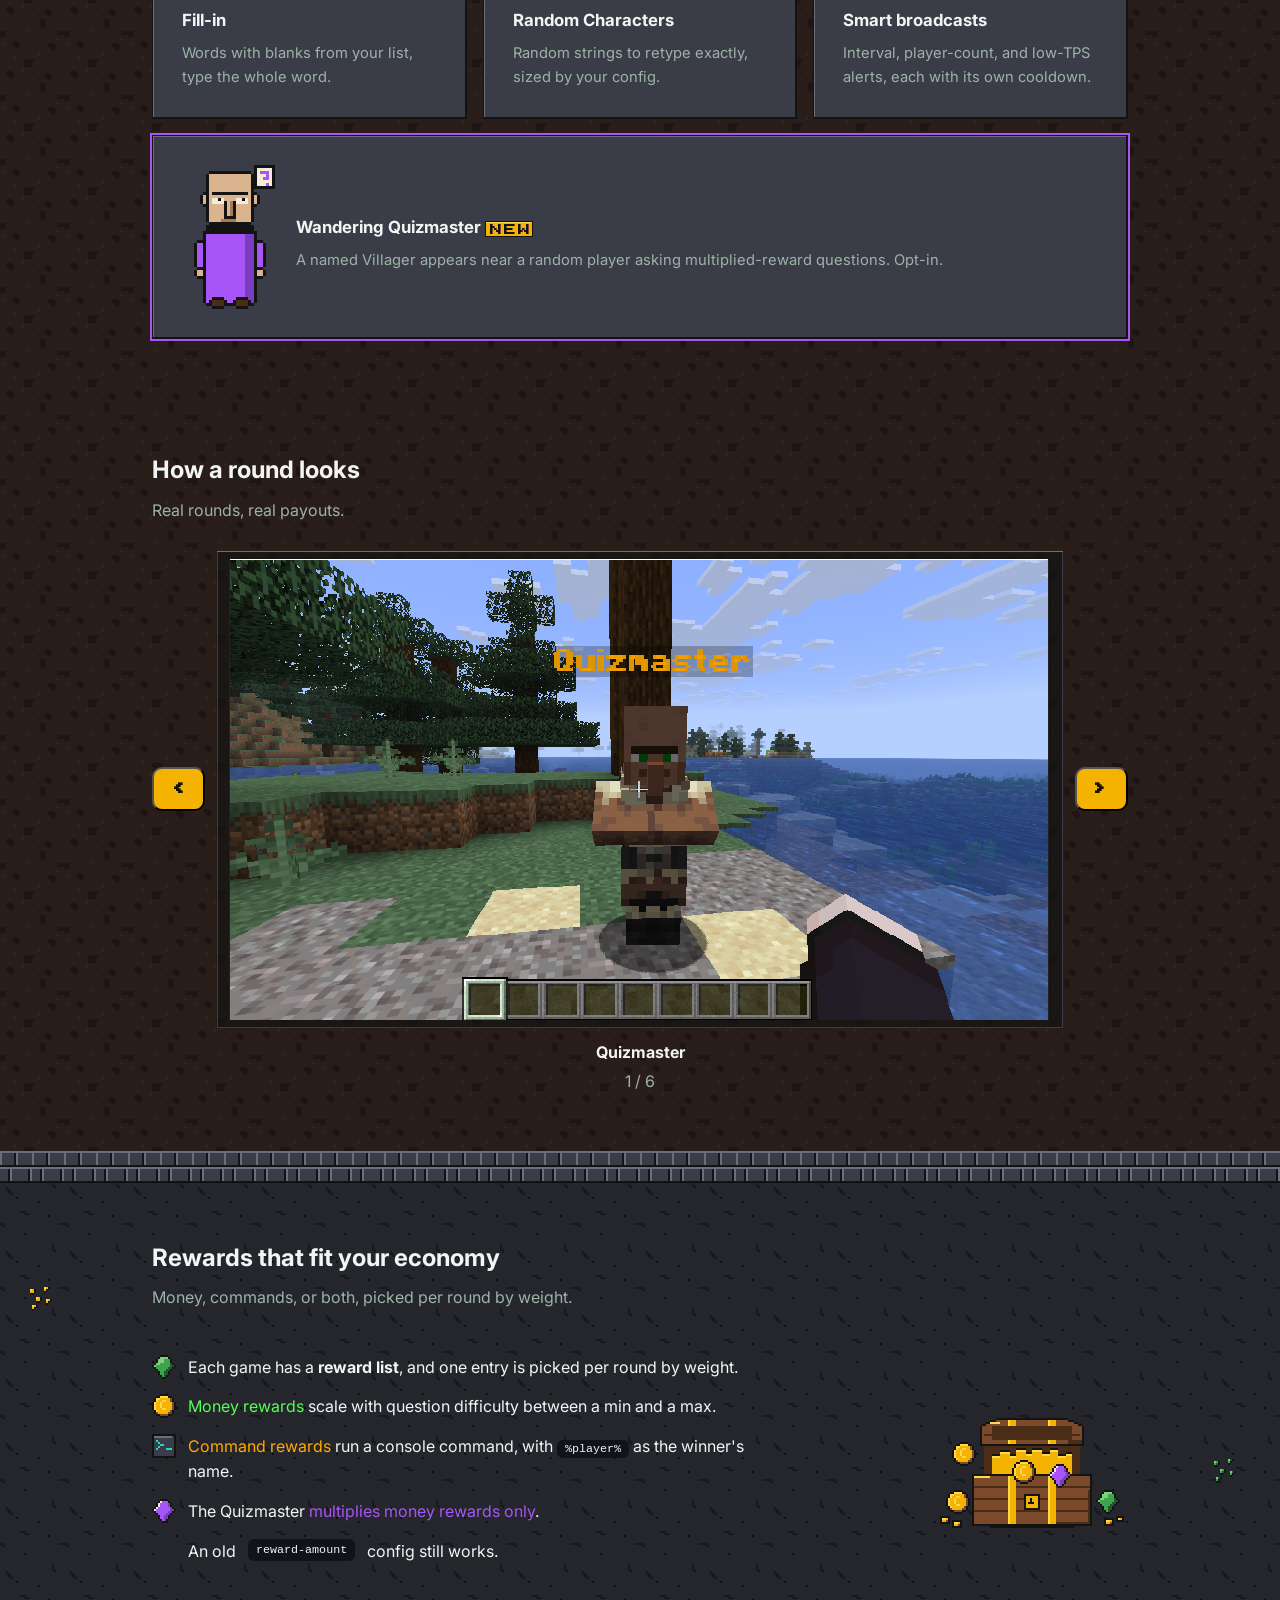
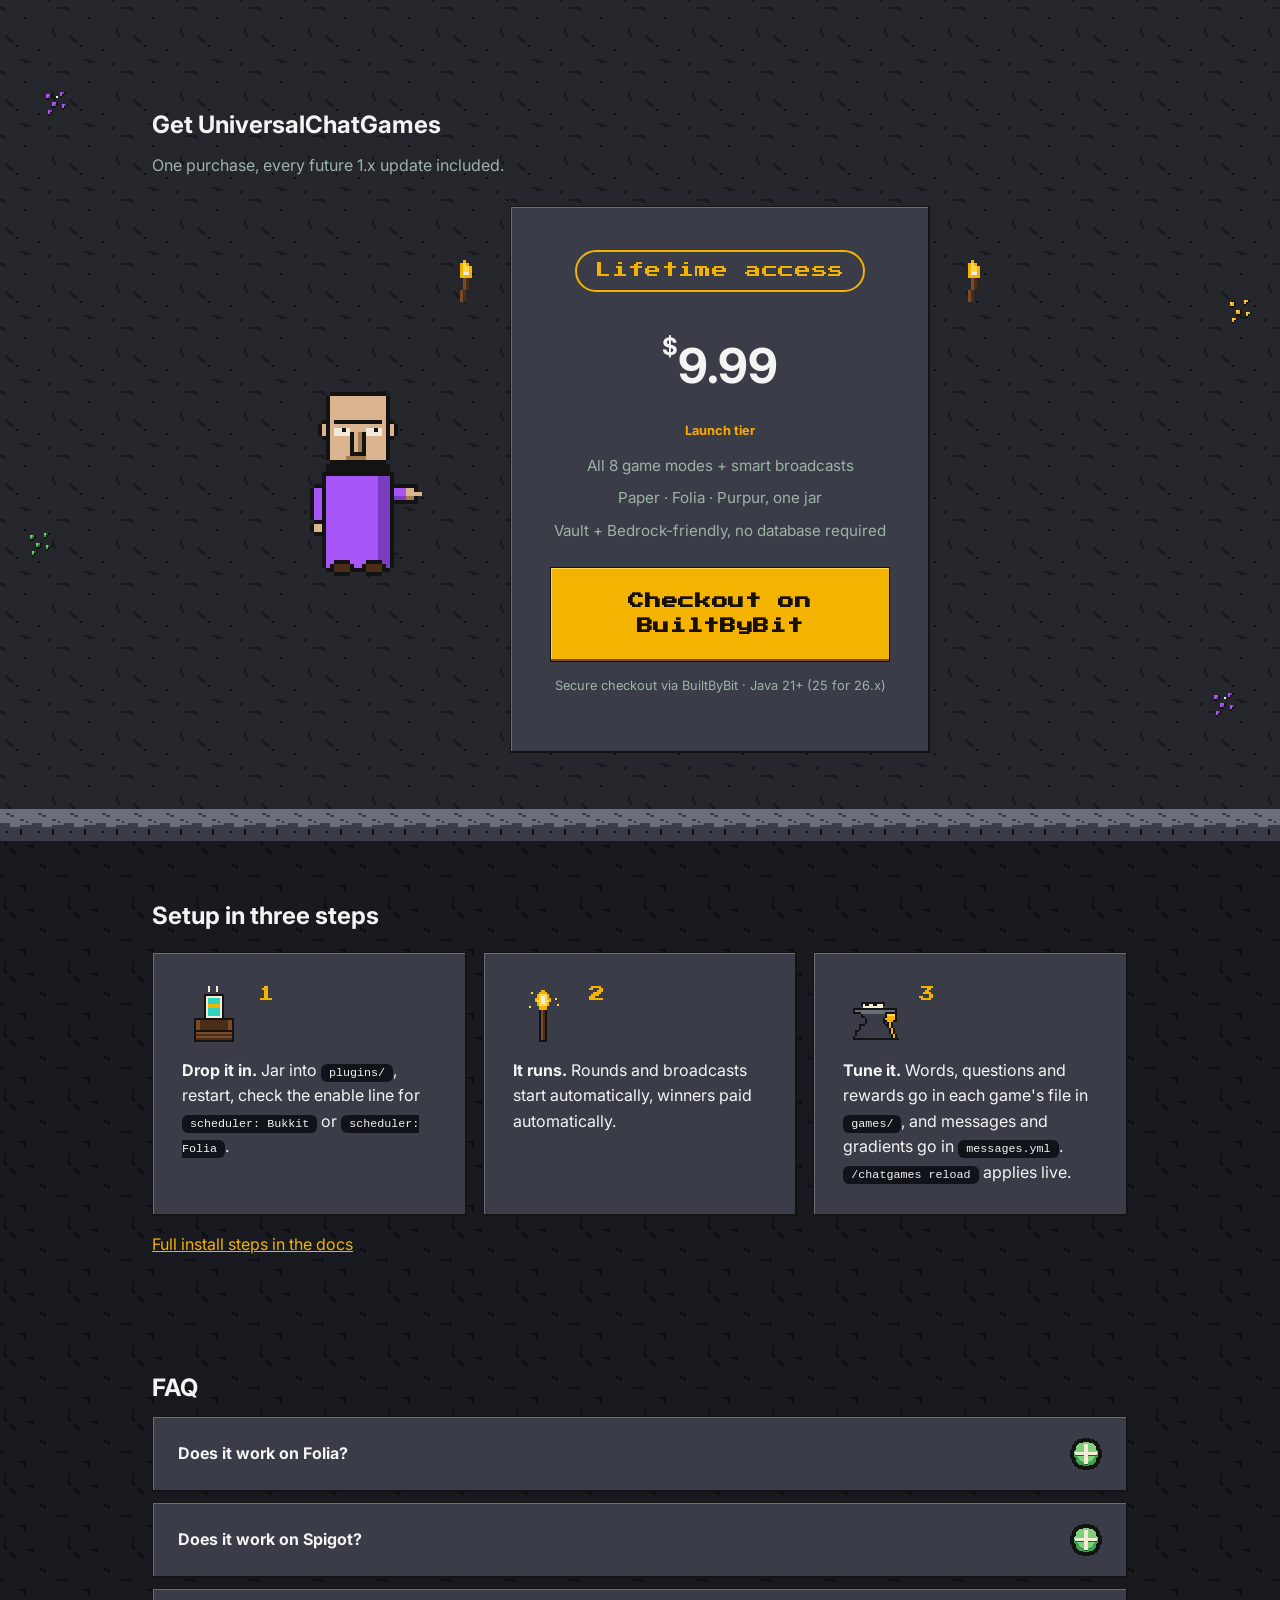
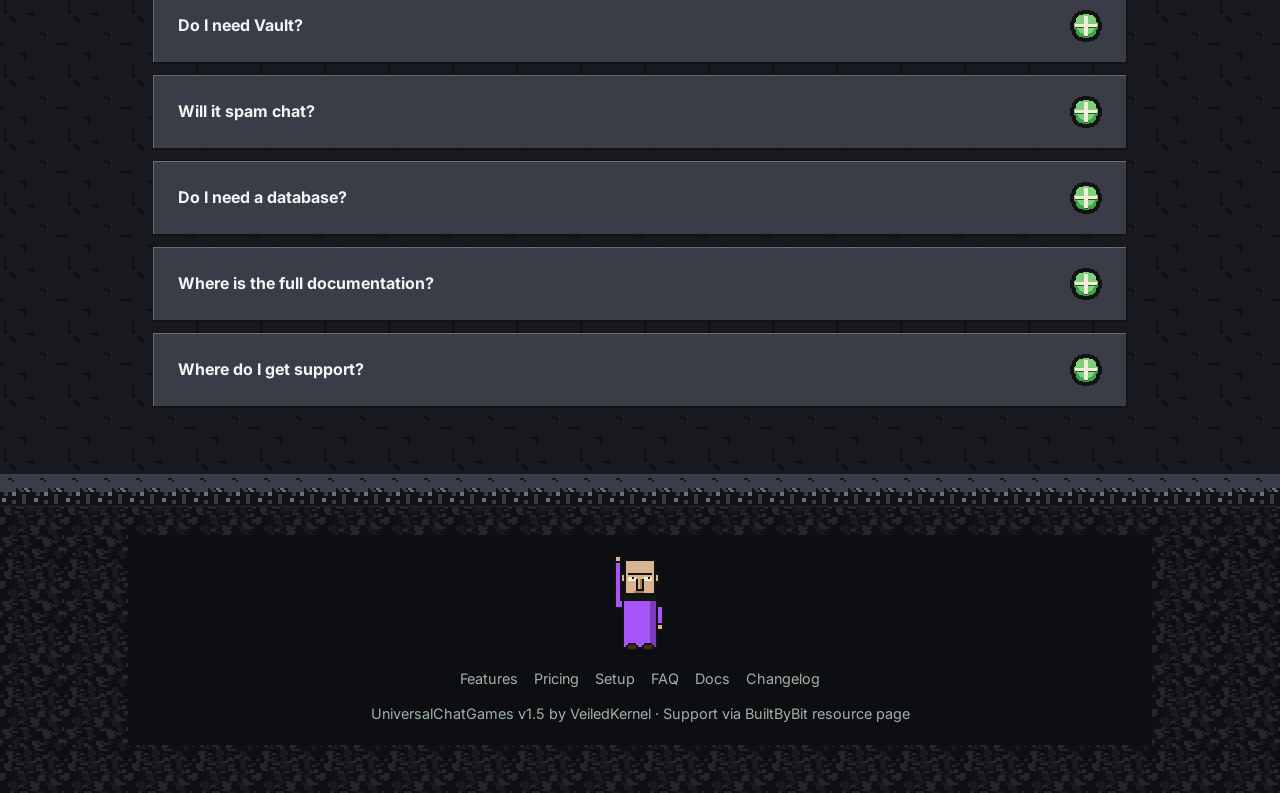
==== commit 64703d46: "feat: 1.5 site with the dig-down art pass Layered dirt/stone/deep backgrounds, 64px game icons for a" ====
--- a/index.html
+++ b/index.html
@@ -3,13 +3,13 @@
 <head>
 <meta charset="UTF-8">
 <meta name="viewport" content="width=device-width, initial-scale=1.0">
-<title>UniversalChatGames v1.4 — Chat minigames for Spigot, Paper &amp; Folia</title>
-<meta name="description" content="Five live chat games plus smart broadcasts. One jar for Spigot, Paper, and Folia.">
+<title>UniversalChatGames v1.5 — Chat minigames for Paper &amp; Folia</title>
+<meta name="description" content="Eight live chat games plus smart broadcasts. One jar for Paper and Folia.">
 <link rel="canonical" href="https://universalchatgames.netlify.app/">
 <meta property="og:type" content="website">
 <meta property="og:site_name" content="UniversalChatGames">
-<meta property="og:title" content="UniversalChatGames — chat minigames for Spigot, Paper &amp; Folia">
-<meta property="og:description" content="Five live chat games plus smart broadcasts. One jar for Spigot, Paper, and Folia.">
+<meta property="og:title" content="UniversalChatGames — chat minigames for Paper &amp; Folia">
+<meta property="og:description" content="Eight live chat games plus smart broadcasts. One jar for Paper and Folia.">
 <meta property="og:url" content="https://universalchatgames.netlify.app/">
 <meta property="og:image" content="https://universalchatgames.netlify.app/assets/og-card.png">
 <meta property="og:image:width" content="1200">
@@ -48,9 +48,9 @@
 <main>
 <section class="hero">
   <div class="wrap hero-inner">
-    <span class="badge">v1.4 Ready</span>
+    <span class="badge">v1.5 Ready</span>
     <h1>Dead chat kills servers.</h1>
-    <p class="lede">Five live chat games plus smart broadcasts. One jar for Spigot, Paper, and Folia. Zero required database.</p>
+    <p class="lede">Eight live chat games plus smart broadcasts. One jar for Paper and Folia. Zero required database.</p>
     <div class="hero-cta">
       <a class="btn btn-primary" href="https://builtbybit.com/resources/universalchatgames.127513/">Buy Now — $9.99</a>
       <a class="btn btn-ghost" href="#setup">Setup in 3 steps</a>
@@ -88,37 +88,53 @@
 
 <div class="divider divider-grass" role="presentation"></div>
 
+<div class="stratum stratum-dirt">
 <section id="features" class="wrap section">
-  <h2>Five chat games, plus broadcasts and the Quizmaster</h2>
+  <h2>Eight chat games, plus broadcasts and the Quizmaster</h2>
   <p class="sub">Weighted rotation across enabled modes. Disabled modes never stall a round.</p>
   <div class="feature-grid">
     <article class="card">
-      <img class="icon" src="assets/icon-math.png" width="48" height="48" alt="Math Flash icon">
+        <img class="icon" src="assets/icon-math-64.png" width="64" height="64" alt="Math Flash icon">
       <h3>Math Flash</h3>
       <p>Generated arithmetic, first correct answer wins.</p>
     </article>
     <article class="card">
-      <img class="icon" src="assets/icon-unscramble.png" width="48" height="48" alt="Word Unscramble icon">
+        <img class="icon" src="assets/icon-unscramble-64.png" width="64" height="64" alt="Word Unscramble icon">
       <h3>Word Unscramble</h3>
       <p>Words from your list, shuffled live.</p>
     </article>
     <article class="card">
-      <img class="icon" src="assets/icon-typing.png" width="48" height="48" alt="Typing Speed icon">
+        <img class="icon" src="assets/icon-typing-64.png" width="64" height="64" alt="Typing Speed icon">
       <h3>Typing Speed</h3>
       <p>Exact-phrase races with optional verbatim mode.</p>
     </article>
     <article class="card">
-      <img class="icon" src="assets/icon-trivia.png" width="48" height="48" alt="Trivia icon">
+        <img class="icon" src="assets/icon-trivia-64.png" width="64" height="64" alt="Trivia icon">
       <h3>Trivia</h3>
       <p>Question bank from your config.</p>
     </article>
     <article class="card">
-      <img class="icon" src="assets/icon-guess.png" width="48" height="48" alt="Guess-the-Number icon">
+        <img class="icon" src="assets/icon-guess-64.png" width="64" height="64" alt="Guess-the-Number icon">
       <h3>Guess-the-Number</h3>
       <p>Hidden number in your range.</p>
     </article>
     <article class="card">
-      <img class="icon" src="assets/icon-broadcast.png" width="48" height="48" alt="Smart broadcasts icon">
+      <img class="icon" src="assets/icon-unreverse-64.png" width="64" height="64" alt="Unreverse icon">
+      <h3>Unreverse</h3>
+      <p>Backwards words in chat, type them forwards to win.</p>
+    </article>
+    <article class="card">
+      <img class="icon" src="assets/icon-fillin-64.png" width="64" height="64" alt="Fill-in icon">
+      <h3>Fill-in</h3>
+      <p>Words with blanks from your list, type the whole word.</p>
+    </article>
+    <article class="card">
+      <img class="icon" src="assets/icon-randomchars-64.png" width="64" height="64" alt="Random Characters icon">
+      <h3>Random Characters</h3>
+      <p>Random strings to retype exactly, sized by your config.</p>
+    </article>
+    <article class="card">
+        <img class="icon" src="assets/icon-broadcast-64.png" width="64" height="64" alt="Smart broadcasts icon">
       <h3>Smart broadcasts</h3>
       <p>Interval, player-count, and low-TPS alerts, each with its own cooldown.</p>
     </article>
@@ -152,10 +168,21 @@
     <p class="gal-count" id="galCount" aria-live="polite">1 / 6</p>
   </section>
 </section>
-
+</div>
+
+<div class="divider divider-stone" role="presentation"></div>
+
+<div class="stratum stratum-stone">
+  <img class="ore" src="assets/ore-coin.png" width="32" height="32" alt="" aria-hidden="true">
+  <img class="ore" src="assets/ore-epic.png" width="32" height="32" alt="" aria-hidden="true">
+  <img class="ore" src="assets/ore-rare.png" width="32" height="32" alt="" aria-hidden="true">
+  <img class="ore" src="assets/ore-rare.png" width="32" height="32" alt="" aria-hidden="true">
+  <img class="ore" src="assets/ore-coin.png" width="32" height="32" alt="" aria-hidden="true">
+  <img class="ore" src="assets/ore-epic.png" width="32" height="32" alt="" aria-hidden="true">
 <section id="rewards" class="wrap section">
   <h2>Rewards that fit your economy</h2>
   <p class="sub">Money, commands, or both, picked per round by weight.</p>
+  <div class="rewards-body">
   <ul class="reward-list">
     <li><img class="chip" src="assets/chip-rare.png" width="24" height="24" alt=""><span>Each game has a <strong>reward list</strong>, and one entry is picked per round by weight.</span></li>
     <li><img class="chip" src="assets/chip-coin.png" width="24" height="24" alt=""><span><span class="rar-common">Money rewards</span> scale with question difficulty between a min and a max.</span></li>
@@ -163,54 +190,64 @@
     <li><img class="chip" src="assets/chip-epic.png" width="24" height="24" alt=""><span>The Quizmaster <span class="rar-epic">multiplies money rewards only</span>.</span></li>
     <li>An old <code>reward-amount</code> config still works.</li>
   </ul>
-</section>
-
-<div class="divider divider-stone" role="presentation"></div>
+  <img class="reward-chest" src="assets/art-chest.png" width="192" height="128" alt="">
+  </div>
+</section>
 
 <section id="pricing" class="wrap section">
   <h2>Get UniversalChatGames</h2>
   <p class="sub">One purchase, every future 1.x update included.</p>
   <div class="pricing-wrap">
     <img class="pricing-mascot" src="assets/mascot-full-point.png" width="128" height="192" alt="">
+    <span class="wall-torch" aria-hidden="true"><img class="wt f1" src="assets/torch-wall-f1.png" width="24" height="48" alt=""><img class="wt f2" src="assets/torch-wall-f2.png" width="24" height="48" alt=""><img class="wt f3" src="assets/torch-wall-f3.png" width="24" height="48" alt=""><img class="wt f4" src="assets/torch-wall-f4.png" width="24" height="48" alt=""></span>
     <div class="checkout-card">
       <span class="badge">Lifetime access</span>
       <div class="price"><span class="currency">$</span>9.99</div>
       <p class="launch-tier">Launch tier</p>
       <ul class="checkout-list">
-        <li>All 5 game modes + smart broadcasts</li>
-        <li>Spigot · Paper · Folia, one jar</li>
+        <li>All 8 game modes + smart broadcasts</li>
+        <li>Paper · Folia · Purpur, one jar</li>
         <li>Vault + Bedrock-friendly, no database required</li>
       </ul>
       <a class="btn btn-primary btn-block" href="https://builtbybit.com/resources/universalchatgames.127513/">Checkout on BuiltByBit</a>
       <p class="checkout-note">Secure checkout via BuiltByBit · Java 21+ (25 for 26.x)</p>
     </div>
-  </div>
-</section>
-
+    <span class="wall-torch" aria-hidden="true"><img class="wt f1" src="assets/torch-wall-f1.png" width="24" height="48" alt=""><img class="wt f2" src="assets/torch-wall-f2.png" width="24" height="48" alt=""><img class="wt f3" src="assets/torch-wall-f3.png" width="24" height="48" alt=""><img class="wt f4" src="assets/torch-wall-f4.png" width="24" height="48" alt=""></span>
+  </div>
+</section>
+</div>
+
+<div class="divider divider-deep" role="presentation"></div>
+
+<div class="stratum stratum-deep">
 <section id="setup" class="wrap section">
   <h2>Setup in three steps</h2>
   <ol class="steps">
-    <li><strong>Drop it in.</strong> Jar into <code>plugins/</code>, restart, check the enable line for <code>scheduler: Bukkit</code> or <code>scheduler: Folia</code>.</li>
-    <li><strong>It runs.</strong> Rounds and broadcasts start automatically, winners paid automatically.</li>
-    <li><strong>Tune it.</strong> Words, questions, rewards, gradients in <code>config.yml</code>. <code>/chatgames reload</code> applies live.</li>
+    <li><img class="step-pic" src="assets/step-drop.png" width="64" height="64" alt=""><strong>Drop it in.</strong> Jar into <code>plugins/</code>, restart, check the enable line for <code>scheduler: Bukkit</code> or <code>scheduler: Folia</code>.</li>
+    <li><img class="step-pic" src="assets/step-run.png" width="64" height="64" alt=""><strong>It runs.</strong> Rounds and broadcasts start automatically, winners paid automatically.</li>
+    <li><img class="step-pic" src="assets/step-tune.png" width="64" height="64" alt=""><strong>Tune it.</strong> Words, questions and rewards go in each game's file in <code>games/</code>, and messages and gradients go in <code>messages.yml</code>. <code>/chatgames reload</code> applies live.</li>
   </ol>
+  <p class="steps-more"><a href="docs.html#install">Full install steps in the docs</a></p>
 </section>
 
 <section id="faq" class="wrap section">
   <h2>FAQ</h2>
   <details><summary>Does it work on Folia?</summary><p>Yes, native region schedulers with automatic fallback.</p></details>
+  <details><summary>Does it work on Spigot?</summary><p>No. It needs Paper or a Paper fork such as Purpur, because it uses Paper's chat and text APIs.</p></details>
   <details><summary>Do I need Vault?</summary><p>No, payouts fall back to console commands you configure.</p></details>
   <details><summary>Will it spam chat?</summary><p>No. Broadcasts gate on player count, TPS, and cooldowns, and players can mute games.</p></details>
-    <details><summary>Do I need a database?</summary><p>No. Win tracking is optional and off by default.</p></details>
+    <details><summary>Do I need a database?</summary><p>No. Win tracking is on for new installs and can be turned off; servers upgrading from 1.4 keep their setting. Stats and leaderboards need it on.</p></details>
     <details><summary>Where is the full documentation?</summary><p><a href="docs.html">Open the docs page</a> for commands, permissions, and every config key.</p></details>
-  <details><summary>Where do I get support?</summary><p>Through the BuiltByBit resource page. Send your server version and the enable line.</p></details>
-</section>
+    <details><summary>Where do I get support?</summary><p>Through the BuiltByBit resource page. Send your server version and the enable line.</p></details>
+</section>
+</div>
 </main>
 
-<div class="divider divider-dirt" role="presentation"></div>
+<div class="divider divider-bedrock" role="presentation"></div>
 
 <footer>
   <div class="wrap">
+    <div class="footer-mascot" aria-hidden="true"><img class="wave f1" src="assets/mascot-full-wave-f1.png" width="64" height="96" alt="" aria-hidden="true"><img class="wave f2" src="assets/mascot-full-wave-f2.png" width="64" height="96" alt="" aria-hidden="true"></div>
     <nav class="footer-nav" aria-label="Footer">
       <a href="#features">Features</a>
       <a href="#pricing">Pricing</a>
@@ -219,7 +256,7 @@
       <a href="docs.html">Docs</a>
       <a href="changelog.html">Changelog</a>
     </nav>
-    UniversalChatGames v1.4 by VeiledKernel · Support via BuiltByBit resource page
+    UniversalChatGames v1.5 by VeiledKernel · Support via BuiltByBit resource page
   </div>
 </footer>
 
--- a/styles.css
+++ b/styles.css
@@ -77,6 +77,11 @@
 }
 .footer-nav { display: flex; gap: 16px; justify-content: center; flex-wrap: wrap; margin-bottom: 12px; }
 .footer-nav a { color: var(--mute); text-decoration: none; }
+/* Content text links: amber and underlined; hover/focus brightens. Header nav,
+   footer nav, logo and .btn buttons keep their own styles (all outside main). */
+main a:not(.btn) { color: var(--amber); text-decoration: underline; }
+main a:not(.btn):visited { color: var(--amber); }
+main a:not(.btn):hover, main a:not(.btn):focus-visible { color: #ffd94a; }
 .btn-block { display: block; text-align: center; }
 .btn-primary { background: var(--amber); color: var(--on-amber); }
 .btn-primary:hover { filter: brightness(1.08); }
@@ -183,7 +188,7 @@
 }
 .card h3 { margin: 12px 0 8px; font-size: 1.05rem; }
 .card p { color: var(--mute); font-size: 0.92rem; margin: 0; }
-.icon { width: 48px; height: 48px; }
+.icon { width: 64px; height: 64px; }
 .quizmaster-card { grid-column: 1 / -1; outline: 2px solid var(--violet); display: flex; gap: 18px; align-items: center; }
 .quiz-mascot { width: 96px; height: 144px; image-rendering: pixelated; flex-shrink: 0; }
 /* Captures: real rounds in panel-chat frames. */
@@ -212,7 +217,6 @@
 /* Checkout: one centered tier, the page's conversion focal point. */
 .pricing-wrap { display: flex; gap: 32px; align-items: center; justify-content: center; }
 .pricing-mascot { width: 128px; height: 192px; image-rendering: pixelated; flex-shrink: 0; }
-@media (max-width: 759px) { .pricing-mascot { display: none; } }
 .checkout-card {
   max-width: 420px; text-align: center;
   background: var(--card);
@@ -227,13 +231,54 @@
 .checkout-note { color: var(--mute); font-size: 0.8rem; margin-top: 14px; }
 
 /* Steps, code, FAQ. */
-.steps { padding-left: 22px; max-width: 640px; }
+.steps { display: grid; grid-template-columns: 1fr; gap: 16px; list-style: none; padding-left: 0; counter-reset: step; }
+@media (min-width: 760px) { .steps { grid-template-columns: repeat(3, 1fr); } }
+.steps li {
+  position: relative;
+  counter-increment: step;
+  background: var(--card);
+  border: 8px solid transparent;
+  border-image: url('assets/panel-stone.png') 8 fill;
+  padding: 22px;
+  margin-bottom: 0;
+  text-align: left;
+}
+.steps li::before {
+  content: counter(step);
+  position: absolute;
+  top: 22px;
+  left: 98px;
+  color: var(--amber);
+  font-family: 'MinecraftFont', 'Press Start 2P', monospace;
+  font-size: 16px;
+}
+.step-pic { width: 64px; height: 64px; image-rendering: pixelated; display: block; margin-bottom: 12px; }
+/* Docs Install list: plain numbered reference, separate from the home page Setup cards. */
+.install-list { list-style: decimal; margin: 0 0 28px; padding-left: 24px; color: var(--ink); }
+.install-list li { margin-bottom: 8px; }
+.install-list li:last-child { margin-bottom: 0; }
+.install-list li::marker { color: var(--amber); }
+/* Link under the home page Setup cards to the full docs Install section. */
+.steps-more { margin: 16px 0 0; }
+/* Wall torches flanking the price card: same 1s steps(1) cycle as the hero torches. */
+.wall-torch { position: relative; width: 24px; height: 48px; flex-shrink: 0; align-self: flex-start; margin-top: 48px; }
+.wall-torch .wt { position: absolute; inset: 0; width: 24px; height: 48px; image-rendering: pixelated; opacity: 0; animation: skyCycle 1s steps(1) infinite; }
+.wall-torch .wt.f1 { opacity: 1; }
+.wall-torch .wt.f2 { animation-delay: -0.75s; }
+.wall-torch .wt.f3 { animation-delay: -0.5s; }
+.wall-torch .wt.f4 { animation-delay: -0.25s; }
+@media (max-width: 759px) { .wall-torch, .pricing-mascot { display: none; } }
 .reward-list { list-style: none; padding-left: 0; max-width: 640px; }
 .reward-list li { display: flex; gap: 12px; align-items: flex-start; margin-bottom: 14px; }
 .reward-list .chip { width: 24px; height: 24px; image-rendering: pixelated; flex-shrink: 0; }
 .reward-list li:last-child { padding-left: 36px; }
-.steps li { margin-bottom: 14px; }
-.steps li::marker { color: var(--amber); font-weight: 700; }
+/* Rewards: list left, chest right on wide screens; chest centred below on phones. */
+.rewards-body { display: grid; grid-template-columns: 1fr; justify-items: start; gap: 24px; }
+.reward-chest { width: 192px; height: 128px; image-rendering: pixelated; flex-shrink: 0; justify-self: center; }
+@media (min-width: 900px) {
+  .rewards-body { grid-template-columns: 1fr auto; align-items: center; gap: 32px; justify-items: start; }
+  .reward-chest { justify-self: start; }
+}
 code { background: var(--codebg); padding: 2px 8px; border-radius: 6px; font-size: 0.9em; }
 details {
   background: var(--card);
@@ -251,7 +296,17 @@
 details[open] > summary::after { background-image: url('assets/ui-minus.png'); }
 details p { color: var(--mute); margin: 8px 0 0; font-size: 0.95rem; }
 
-footer { border-top: 1px solid var(--line); padding: 28px 0 48px; color: var(--mute); font-size: 0.9rem; text-align: center; }
+footer { border-top: 1px solid var(--line); padding: 28px 0 48px; color: var(--mute); font-size: 0.9rem; text-align: center; --layer-a: 0.75; background-image: linear-gradient(rgba(13,14,18,var(--layer-a)), rgba(13,14,18,var(--layer-a))), url('assets/tile-bedrock.png'); background-repeat: repeat; background-size: auto, 64px 64px; image-rendering: pixelated; }
+footer > .wrap { background: var(--bg); padding: 20px 24px; }
+.footer-mascot { position: relative; width: 64px; height: 96px; margin: 0 auto 16px; }
+.footer-mascot .wave { position: absolute; inset: 0; width: 64px; height: 96px; image-rendering: pixelated; }
+.footer-mascot .f1 { animation: idleA 1.35s steps(1) infinite; }
+.footer-mascot .f2 { opacity: 0; animation: idleB 1.35s steps(1) infinite; }
+.page-head { display: flex; align-items: center; gap: 20px; }
+.page-pic { width: 96px; height: 96px; image-rendering: pixelated; flex-shrink: 0; }
+@media (max-width: 599px) {
+  .page-head { flex-direction: column; align-items: flex-start; }
+}
 
 /* Pixel assets: native grid only, integer display, never smoothed. */
 .icon, .logo img, .divider { image-rendering: pixelated; }
@@ -260,6 +315,23 @@
 .divider-grass { background-image: url('assets/divider-grass.png'); }
 .divider-stone { background-image: url('assets/divider-stone.png'); }
 .divider-dirt { background-image: url('assets/divider-dirt.png'); }
+.divider-deep { background-image: url('assets/divider-deep.png'); }
+.divider-bedrock { background-image: url('assets/divider-bedrock.png'); }
+/* Dig-down layers: 32x32 tiles shown at 2x over a darkening overlay. */
+.stratum { width: 100%; image-rendering: pixelated; background-repeat: repeat; background-size: auto, 64px 64px; }
+.stratum-dirt { --layer-a: 0.75; background-image: linear-gradient(rgba(13,14,18,var(--layer-a)), rgba(13,14,18,var(--layer-a))), url('assets/tile-dirt.png'); }
+.stratum-stone { --layer-a: 0.75; background-image: linear-gradient(rgba(13,14,18,var(--layer-a)), rgba(13,14,18,var(--layer-a))), url('assets/tile-stone.png'); position: relative; }
+.ore { position: absolute; width: 32px; height: 32px; image-rendering: pixelated; pointer-events: none; display: none; }
+.stratum-stone .ore:nth-of-type(1) { left: 24px; top: 8%; }
+.stratum-stone .ore:nth-of-type(2) { left: 40px; top: 41%; }
+.stratum-stone .ore:nth-of-type(3) { left: 24px; top: 77%; }
+.stratum-stone .ore:nth-of-type(4) { right: 40px; top: 22%; }
+.stratum-stone .ore:nth-of-type(5) { right: 24px; top: 58%; }
+.stratum-stone .ore:nth-of-type(6) { right: 40px; top: 90%; }
+@media (min-width: 1200px) {
+  .stratum-stone .ore { display: block; }
+}
+.stratum-deep { --layer-a: 0.75; background-image: linear-gradient(rgba(13,14,18,var(--layer-a)), rgba(13,14,18,var(--layer-a))), url('assets/tile-deep.png'); }
 /* 9-patch frames on large primary buttons; nav keeps the flat fill. */
 .btn-primary:not(.btn-sm) {
   border: 8px solid transparent;
@@ -284,16 +356,23 @@
 .launch-tier { color: #fa0; font-size: 0.8rem; font-weight: 700; }
 
 /* Icon lit variants: same silhouette, one step lighter, on card hover. */
-.card:hover .icon[src="assets/icon-math.png"] { content: url('assets/icon-math-lit.png'); }
-.card:hover .icon[src="assets/icon-unscramble.png"] { content: url('assets/icon-unscramble-lit.png'); }
-.card:hover .icon[src="assets/icon-typing.png"] { content: url('assets/icon-typing-lit.png'); }
-.card:hover .icon[src="assets/icon-trivia.png"] { content: url('assets/icon-trivia-lit.png'); }
-.card:hover .icon[src="assets/icon-guess.png"] { content: url('assets/icon-guess-lit.png'); }
-.card:hover .icon[src="assets/icon-broadcast.png"] { content: url('assets/icon-broadcast-lit.png'); }
+/* Lit hover icons: same silhouette, one step lighter, on card hover. */
+.card:hover .icon[src="assets/icon-math-64.png"] { content: url('assets/icon-math-64-lit.png'); }
+.card:hover .icon[src="assets/icon-unscramble-64.png"] { content: url('assets/icon-unscramble-64-lit.png'); }
+.card:hover .icon[src="assets/icon-typing-64.png"] { content: url('assets/icon-typing-64-lit.png'); }
+.card:hover .icon[src="assets/icon-trivia-64.png"] { content: url('assets/icon-trivia-64-lit.png'); }
+.card:hover .icon[src="assets/icon-guess-64.png"] { content: url('assets/icon-guess-64-lit.png'); }
+.card:hover .icon[src="assets/icon-broadcast-64.png"] { content: url('assets/icon-broadcast-64-lit.png'); }
+.card:hover .icon[src="assets/icon-unreverse-64.png"] { content: url('assets/icon-unreverse-64-lit.png'); }
+.card:hover .icon[src="assets/icon-fillin-64.png"] { content: url('assets/icon-fillin-64-lit.png'); }
+.card:hover .icon[src="assets/icon-randomchars-64.png"] { content: url('assets/icon-randomchars-64-lit.png'); }
 
 @media (prefers-reduced-motion: reduce) {
   .hero { animation: none; }
   .hero-stage .sky, .hero-stage .torch, .hero-stage .mascot.f1, .hero-stage .mascot.f2 { animation: none; }
   .hero-stage .alt { display: none; }
+  .wall-torch .wt { animation: none; }
+  .footer-mascot .wave { animation: none; }
+  .footer-mascot .f2 { display: none; }
   .reveal { opacity: 1; transform: none; transition: none; }
 }
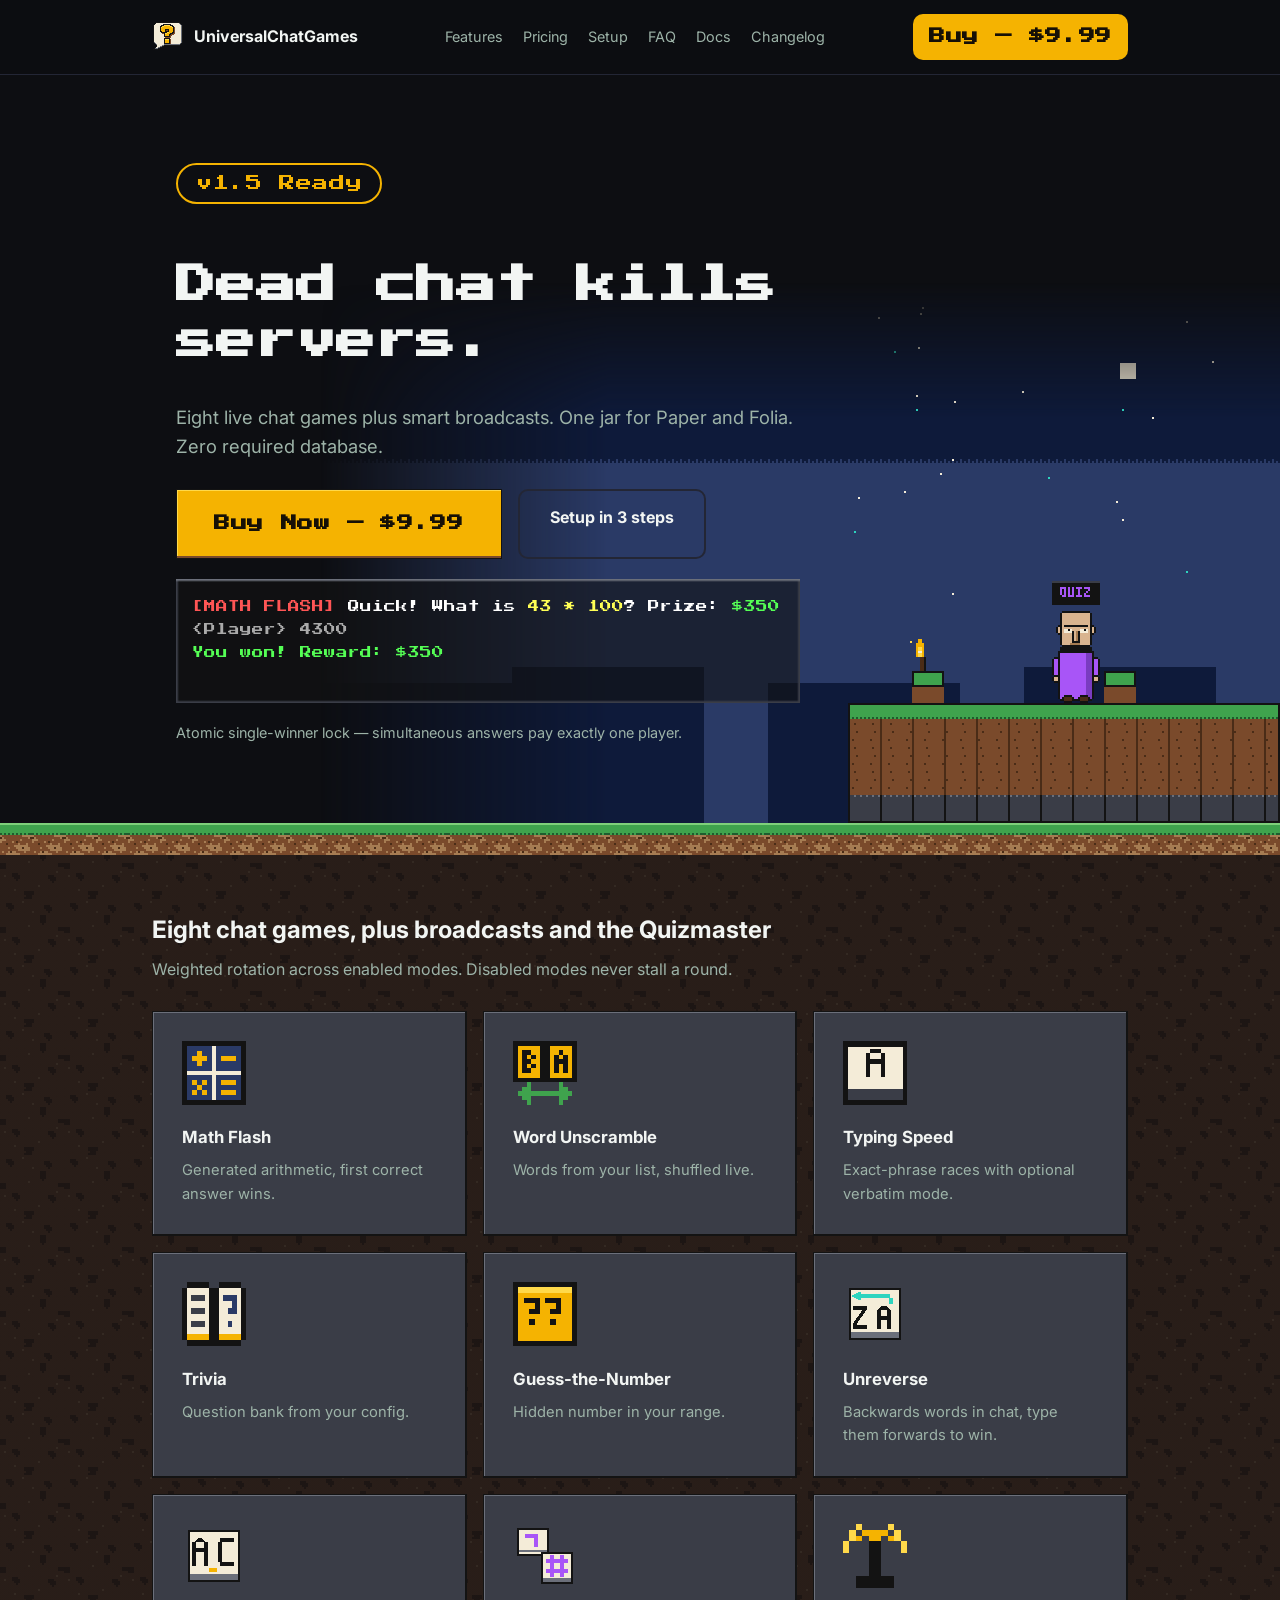
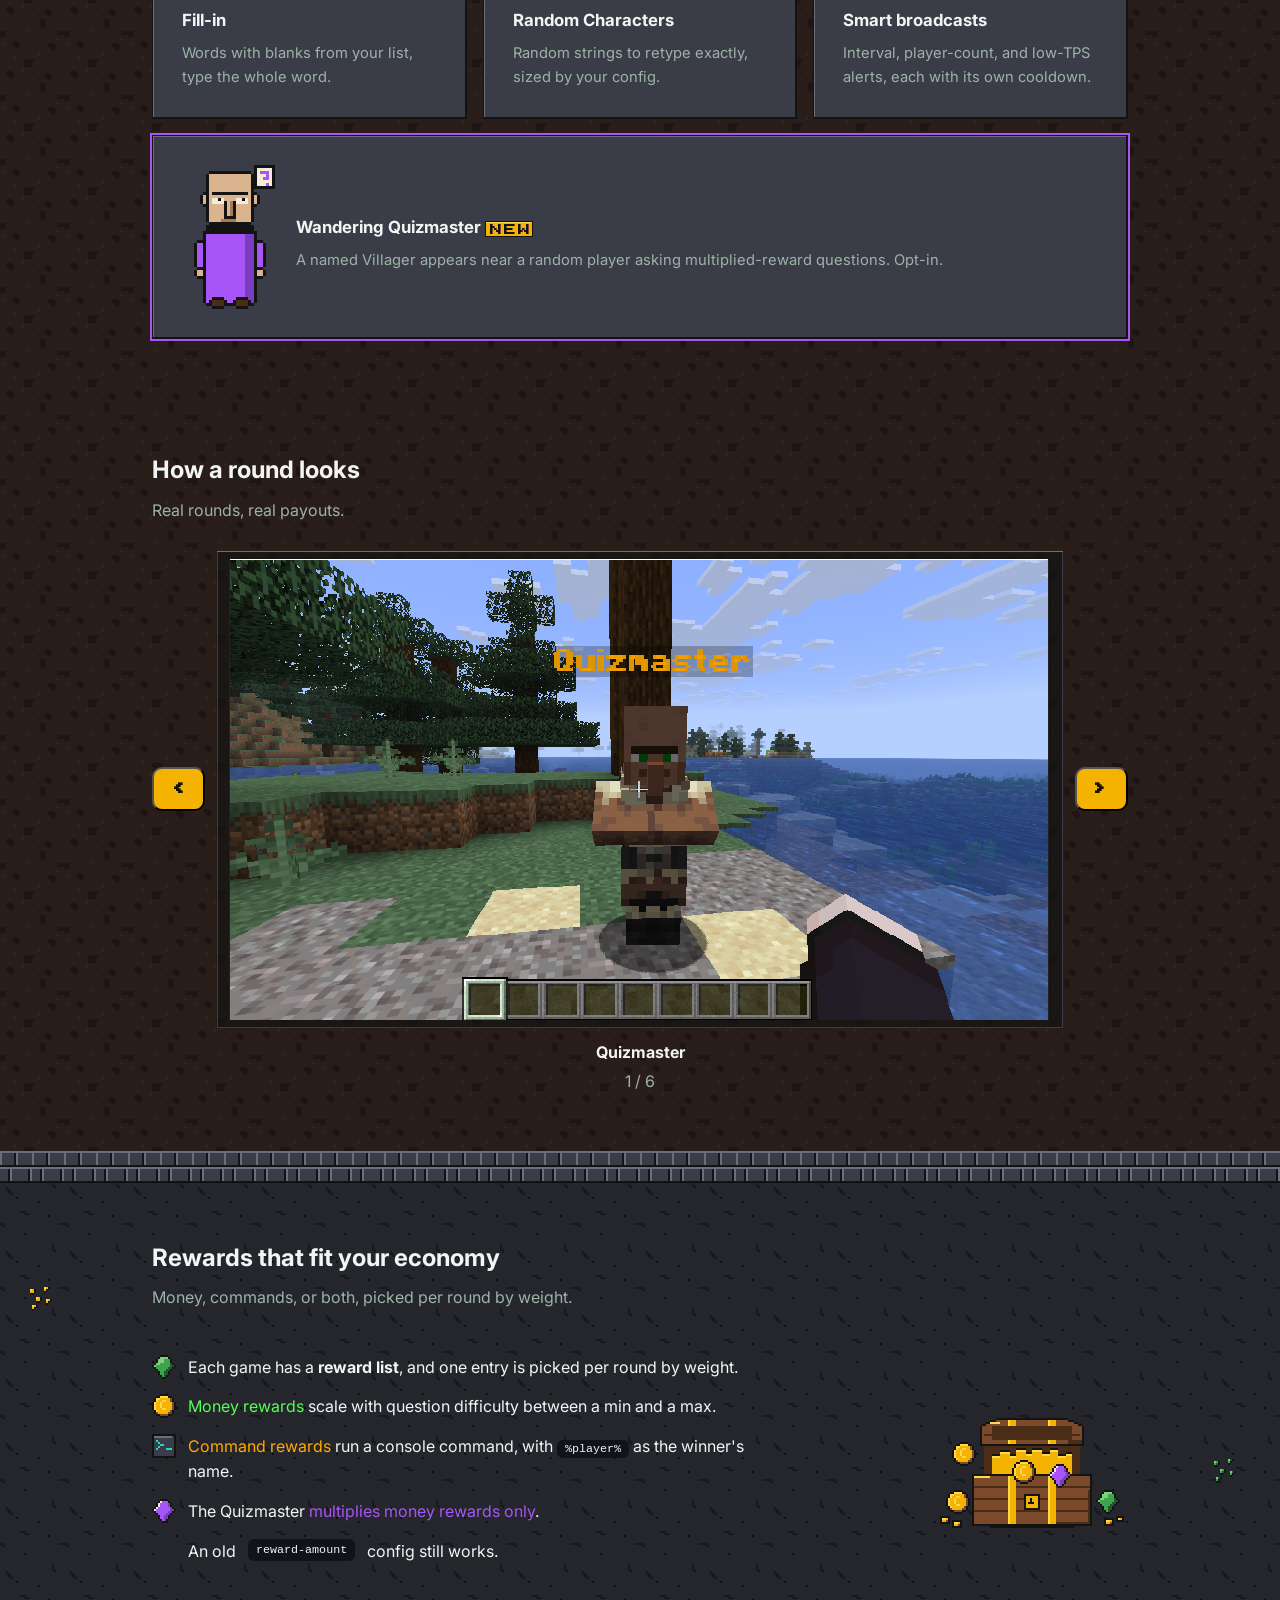
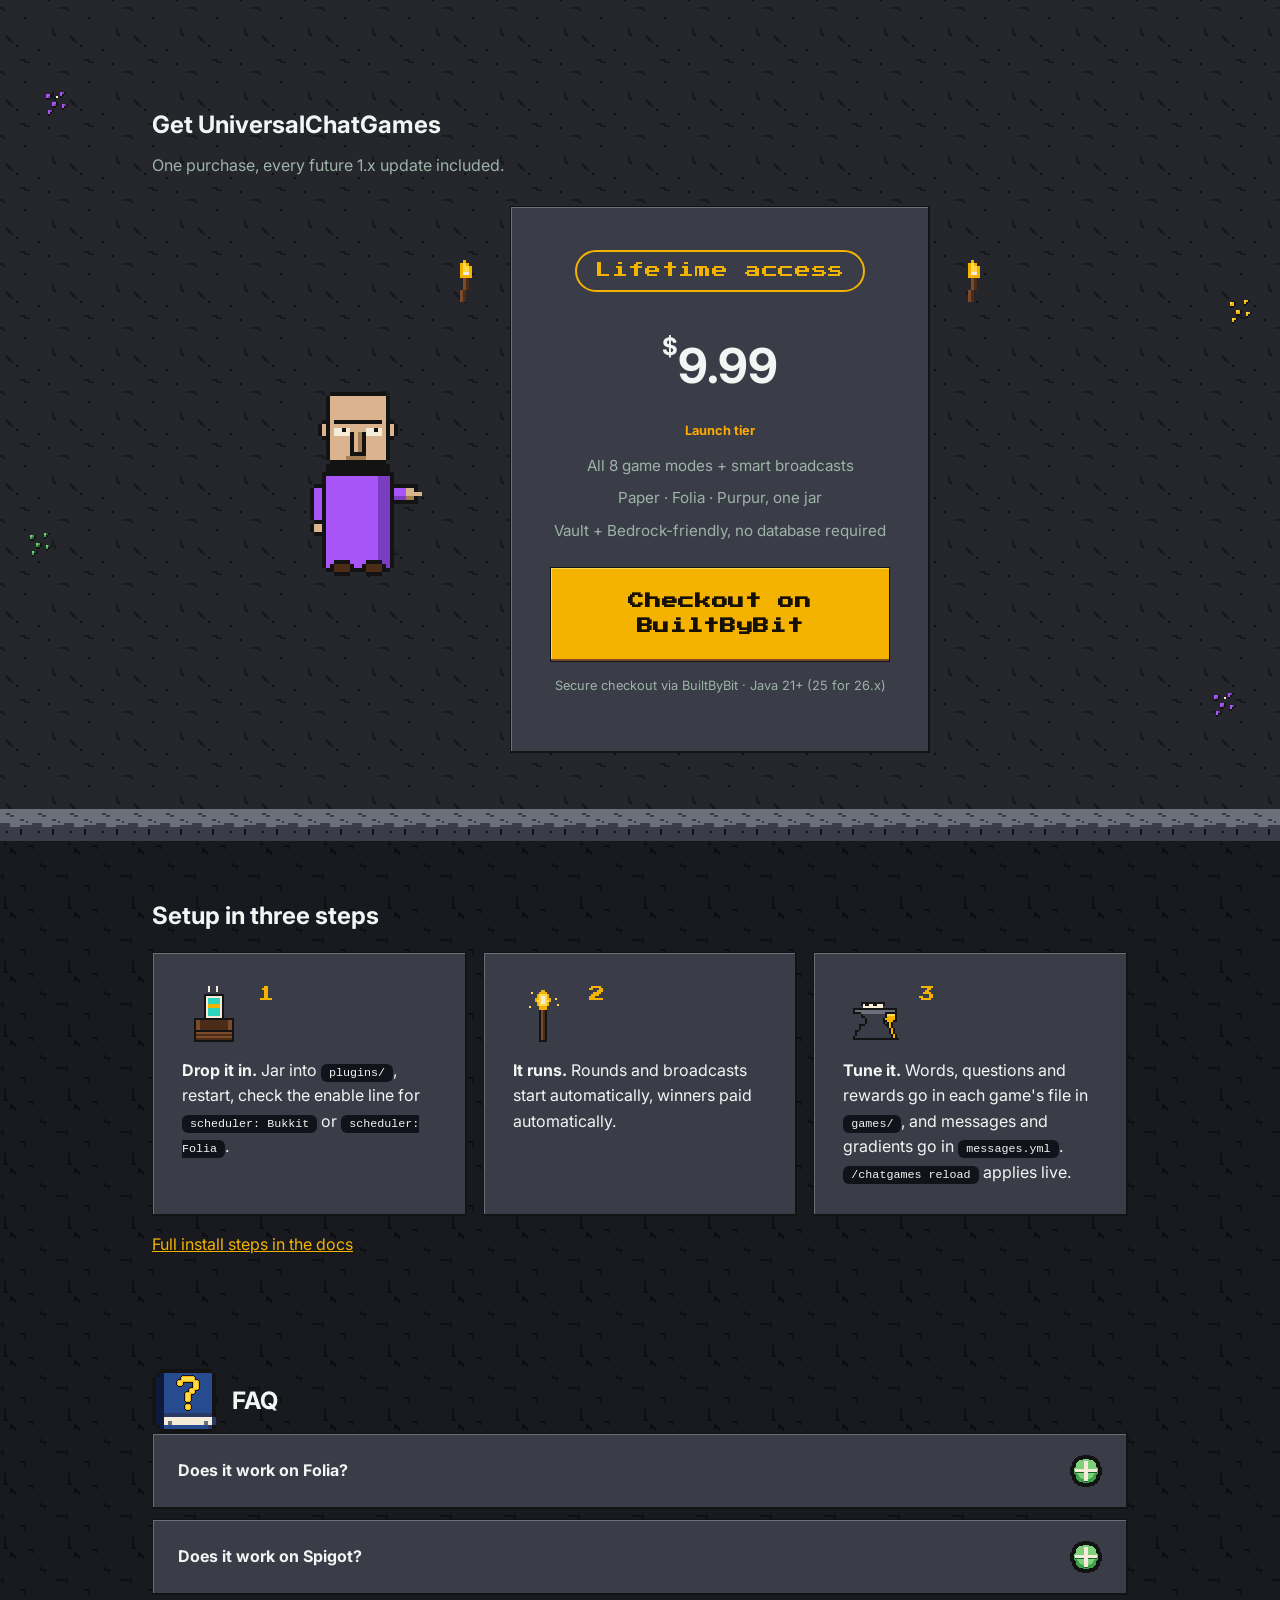
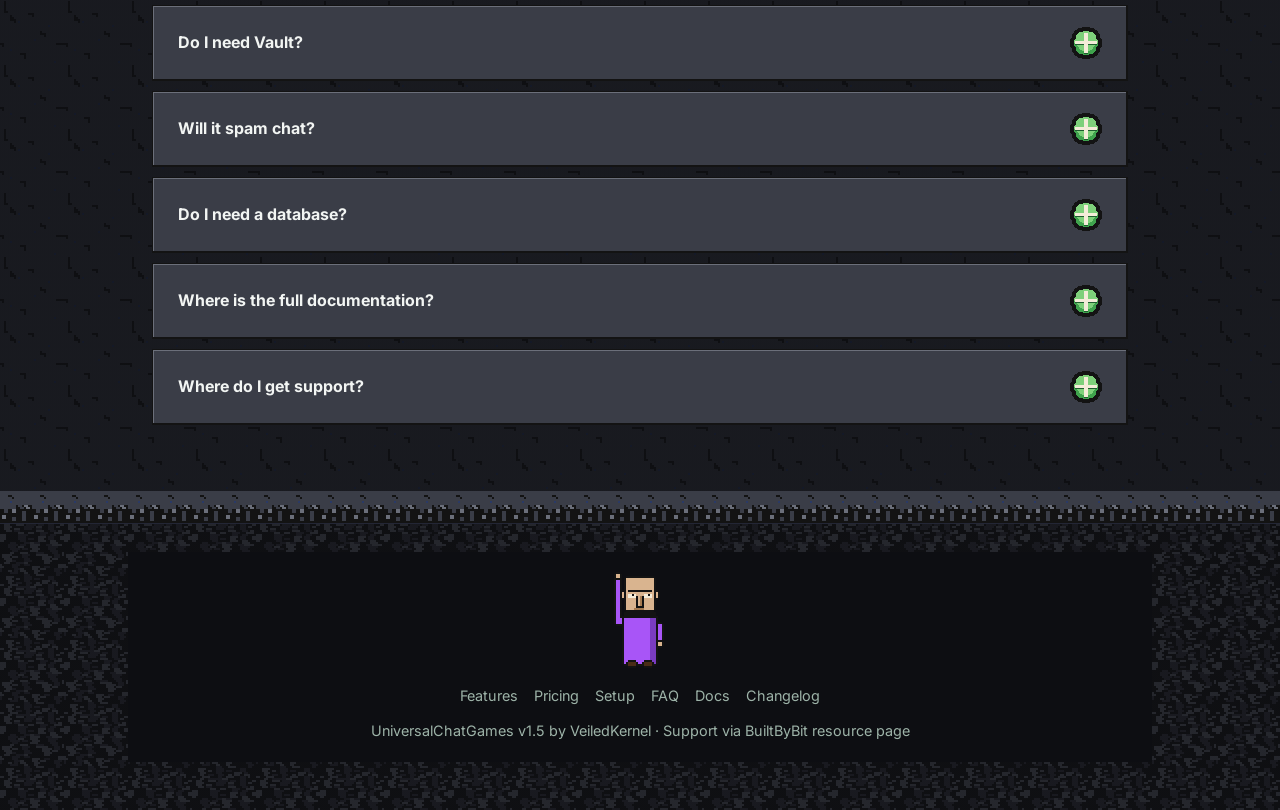
==== commit c92971af: "feat: FAQ book, docs upgrade note and note icon Co-Authored-By: Claude Opus 5.5 <noreply@anthropic.c" ====
--- a/index.html
+++ b/index.html
@@ -231,7 +231,7 @@
 </section>
 
 <section id="faq" class="wrap section">
-  <h2>FAQ</h2>
+  <div class="page-head faq-head"><img class="section-pic" src="assets/faq-book.png" width="64" height="64" alt="" aria-hidden="true"><h2>FAQ</h2></div>
   <details><summary>Does it work on Folia?</summary><p>Yes, native region schedulers with automatic fallback.</p></details>
   <details><summary>Does it work on Spigot?</summary><p>No. It needs Paper or a Paper fork such as Purpur, because it uses Paper's chat and text APIs.</p></details>
   <details><summary>Do I need Vault?</summary><p>No, payouts fall back to console commands you configure.</p></details>
--- a/styles.css
+++ b/styles.css
@@ -260,6 +260,15 @@
 .install-list li::marker { color: var(--amber); }
 /* Link under the home page Setup cards to the full docs Install section. */
 .steps-more { margin: 16px 0 0; }
+/* Section heading picture (FAQ): 64px, stays beside the heading on phones. */
+.section-pic { width: 64px; height: 64px; image-rendering: pixelated; flex-shrink: 0; }
+.page-head.faq-head { gap: 16px; }
+.page-head.faq-head h2 { margin: 0; }
+@media (max-width: 599px) { .page-head.faq-head { flex-direction: row; align-items: center; } }
+/* Docs upgrade note: icon top-aligned at 1x, text in body colour. */
+.note { display: flex; align-items: flex-start; gap: 12px; padding: 16px; background: var(--card); border: 1px solid var(--line); margin: 16px 0 28px; color: var(--ink); }
+.note-icon { width: 32px; height: 32px; image-rendering: pixelated; flex-shrink: 0; }
+.note p { margin: 0; }
 /* Wall torches flanking the price card: same 1s steps(1) cycle as the hero torches. */
 .wall-torch { position: relative; width: 24px; height: 48px; flex-shrink: 0; align-self: flex-start; margin-top: 48px; }
 .wall-torch .wt { position: absolute; inset: 0; width: 24px; height: 48px; image-rendering: pixelated; opacity: 0; animation: skyCycle 1s steps(1) infinite; }
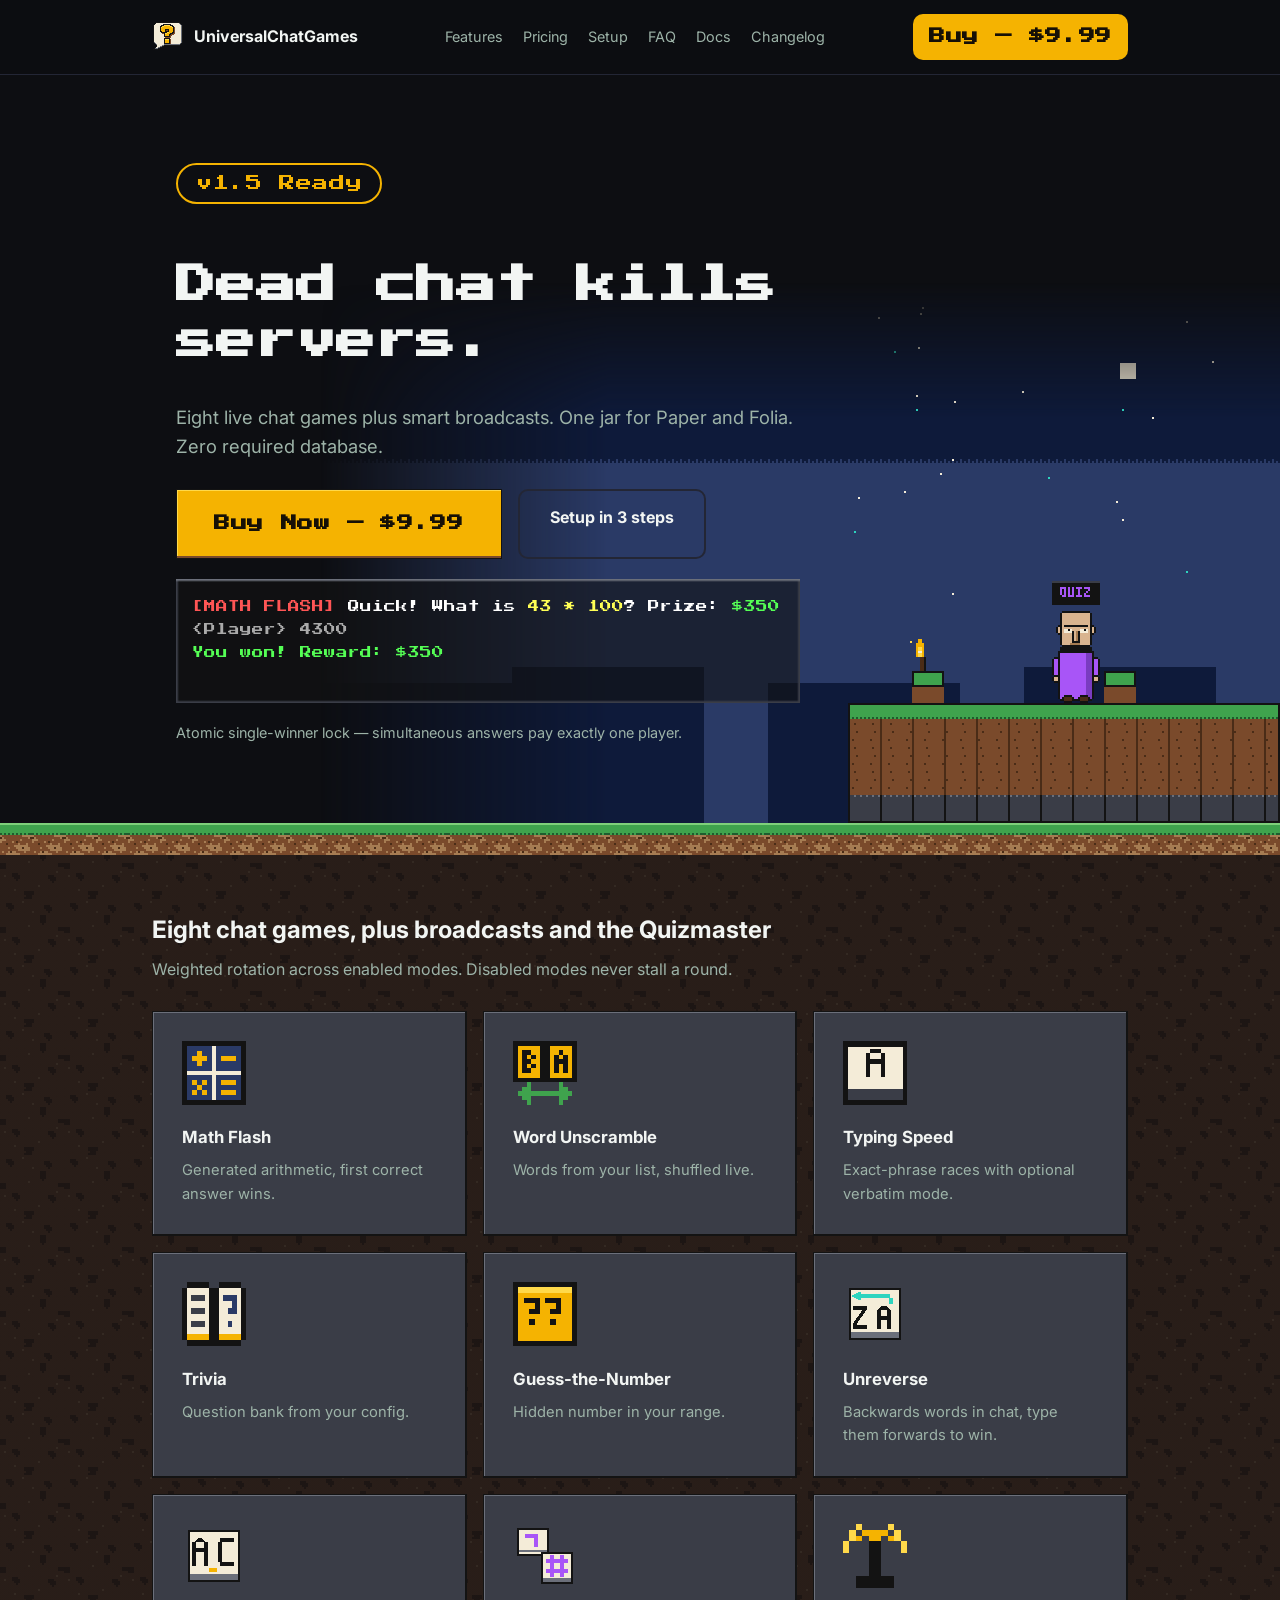
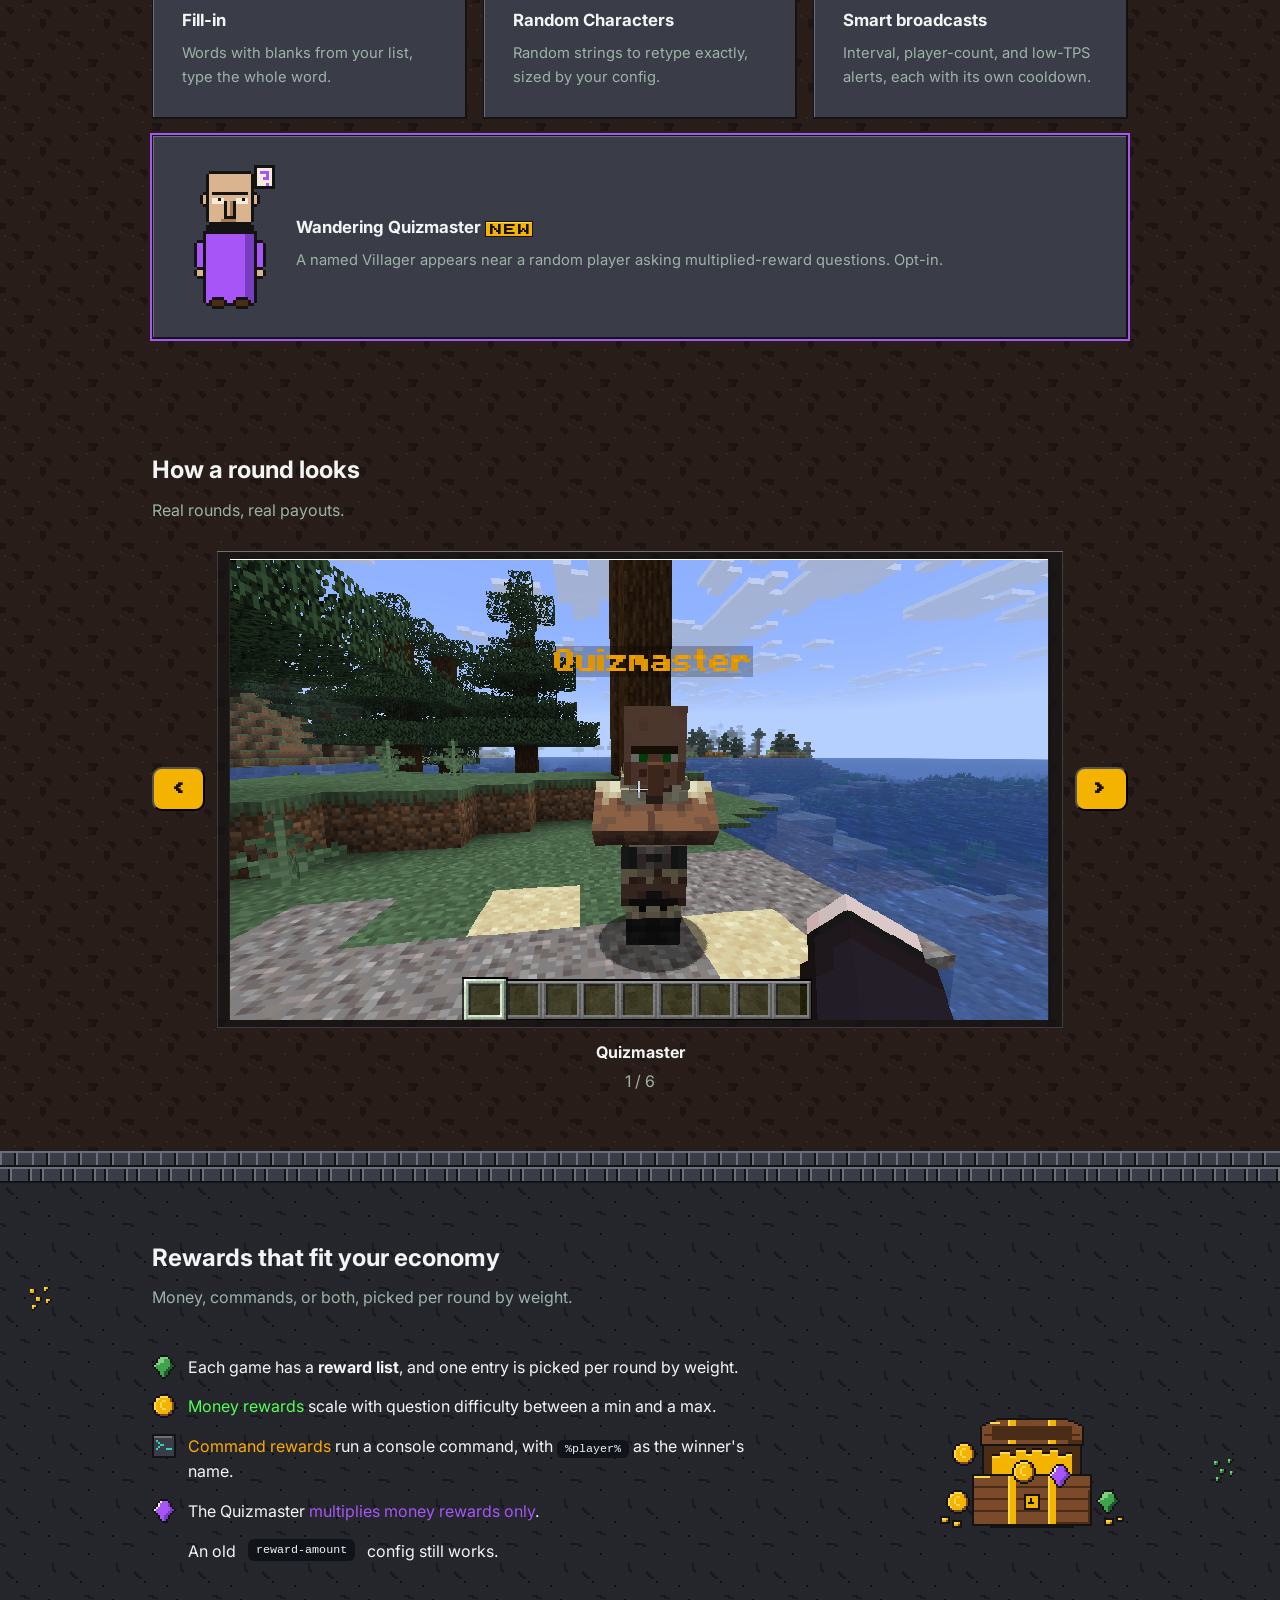
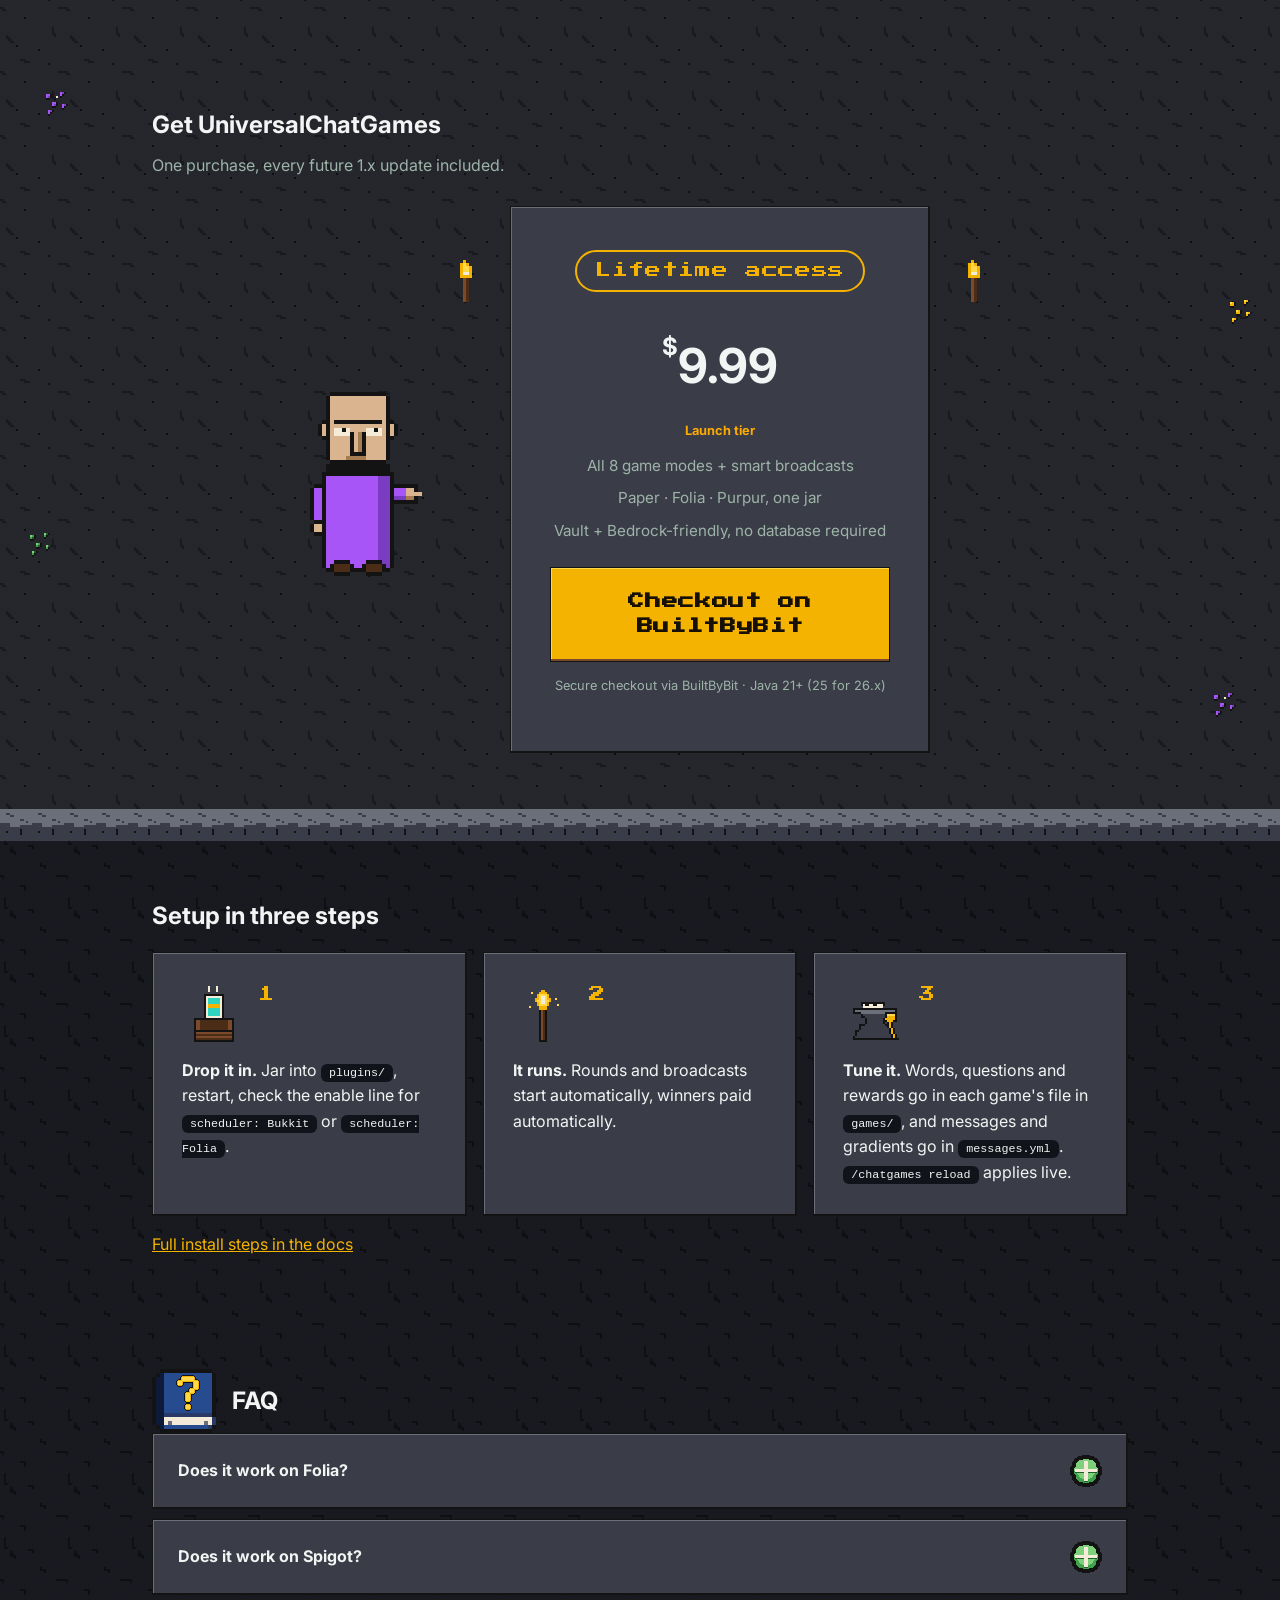
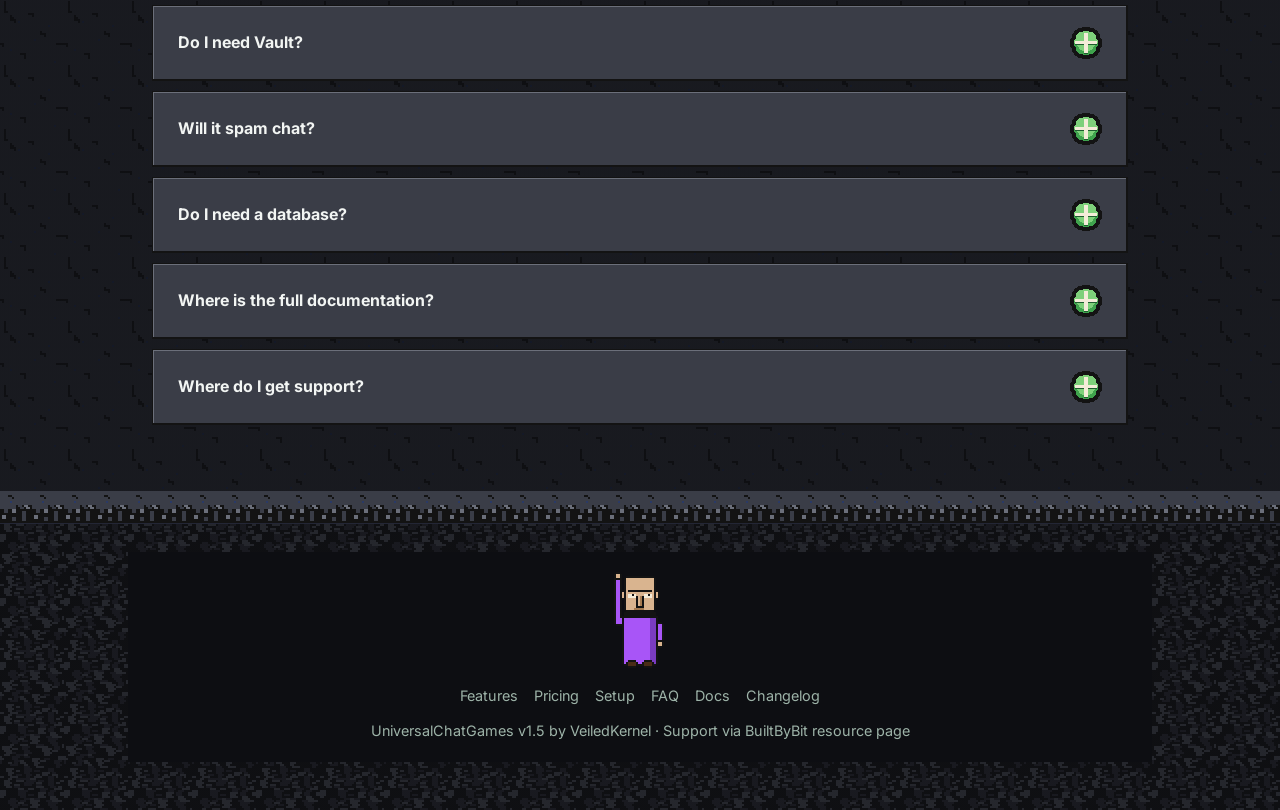
==== commit 4395a845: "fix: canonical and share links point at the Cloudflare site Co-Authored-By: Claude Opus 5.5 <noreply" ====
--- a/index.html
+++ b/index.html
@@ -5,13 +5,13 @@
 <meta name="viewport" content="width=device-width, initial-scale=1.0">
 <title>UniversalChatGames v1.5 — Chat minigames for Paper &amp; Folia</title>
 <meta name="description" content="Eight live chat games plus smart broadcasts. One jar for Paper and Folia.">
-<link rel="canonical" href="https://universalchatgames.netlify.app/">
+<link rel="canonical" href="https://universalchatgames.veiledkernel.workers.dev/">
 <meta property="og:type" content="website">
 <meta property="og:site_name" content="UniversalChatGames">
 <meta property="og:title" content="UniversalChatGames — chat minigames for Paper &amp; Folia">
 <meta property="og:description" content="Eight live chat games plus smart broadcasts. One jar for Paper and Folia.">
-<meta property="og:url" content="https://universalchatgames.netlify.app/">
-<meta property="og:image" content="https://universalchatgames.netlify.app/assets/og-card.png">
+<meta property="og:url" content="https://universalchatgames.veiledkernel.workers.dev/">
+<meta property="og:image" content="https://universalchatgames.veiledkernel.workers.dev/assets/og-card.png">
 <meta property="og:image:width" content="1200">
 <meta property="og:image:height" content="630">
 <meta property="og:image:alt" content="UniversalChatGames: Dead chat kills servers. A pixel-art night scene with the Quizmaster.">
@@ -233,11 +233,11 @@
 <section id="faq" class="wrap section">
   <div class="page-head faq-head"><img class="section-pic" src="assets/faq-book.png" width="64" height="64" alt="" aria-hidden="true"><h2>FAQ</h2></div>
   <details><summary>Does it work on Folia?</summary><p>Yes, native region schedulers with automatic fallback.</p></details>
-  <details><summary>Does it work on Spigot?</summary><p>No. It needs Paper or a Paper fork such as Purpur, because it uses Paper's chat and text APIs.</p></details>
+  <details><summary>Does it work on Spigot?</summary><p>No. It needs Paper or a Paper fork such as Purpur, because it uses Paper's chat, text and profile APIs.</p></details>
   <details><summary>Do I need Vault?</summary><p>No, payouts fall back to console commands you configure.</p></details>
-  <details><summary>Will it spam chat?</summary><p>No. Broadcasts gate on player count, TPS, and cooldowns, and players can mute games.</p></details>
-    <details><summary>Do I need a database?</summary><p>No. Win tracking is on for new installs and can be turned off; servers upgrading from 1.4 keep their setting. Stats and leaderboards need it on.</p></details>
-    <details><summary>Where is the full documentation?</summary><p><a href="docs.html">Open the docs page</a> for commands, permissions, and every config key.</p></details>
+  <details><summary>Will it spam chat?</summary><p>No. Broadcasts gate on player count, TPS and cooldowns, and players can mute games.</p></details>
+    <details><summary>Do I need a database?</summary><p>No external one. Wins go to a local SQLite file, on for new installs; servers upgrading from 1.4 keep their setting. Stats and leaderboards need it on.</p></details>
+    <details><summary>Where is the full documentation?</summary><p><a href="docs.html">Open the docs page</a> for commands, permissions, placeholders and every config key.</p></details>
     <details><summary>Where do I get support?</summary><p>Through the BuiltByBit resource page. Send your server version and the enable line.</p></details>
 </section>
 </div>
